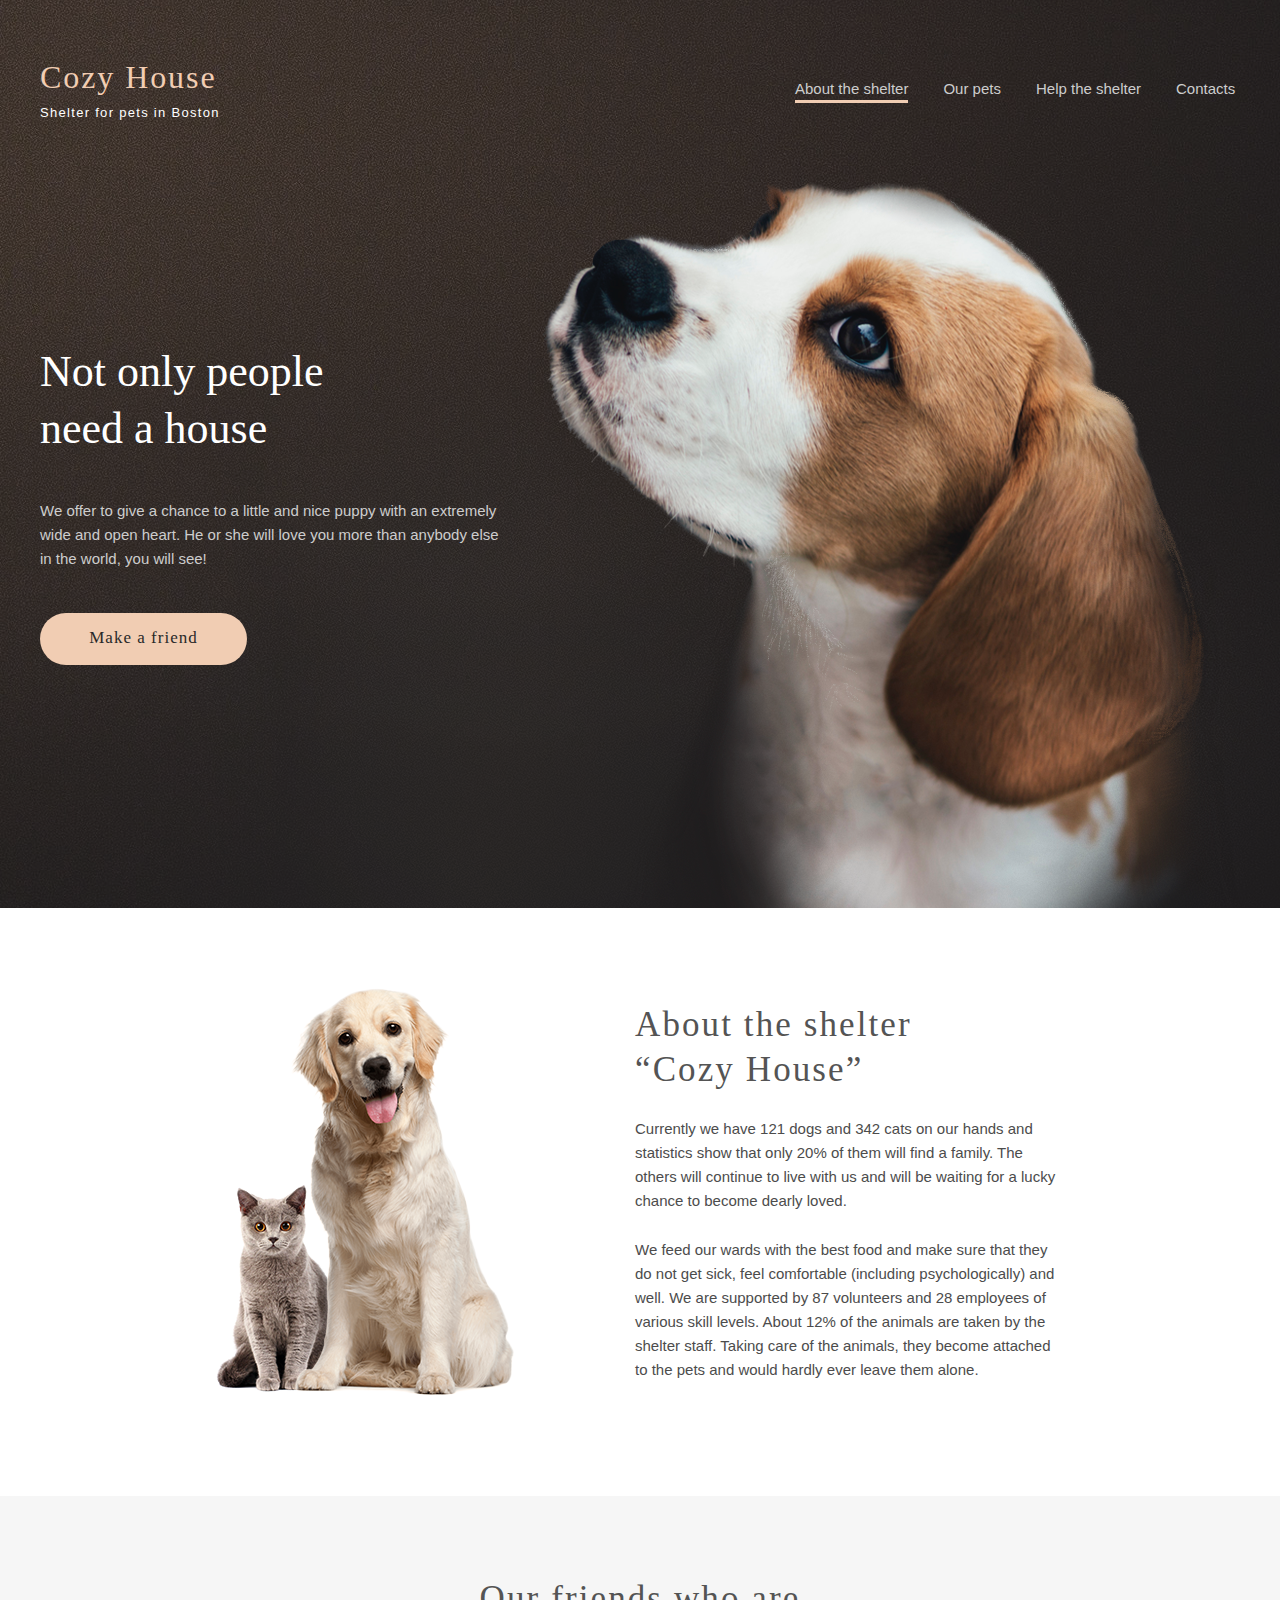
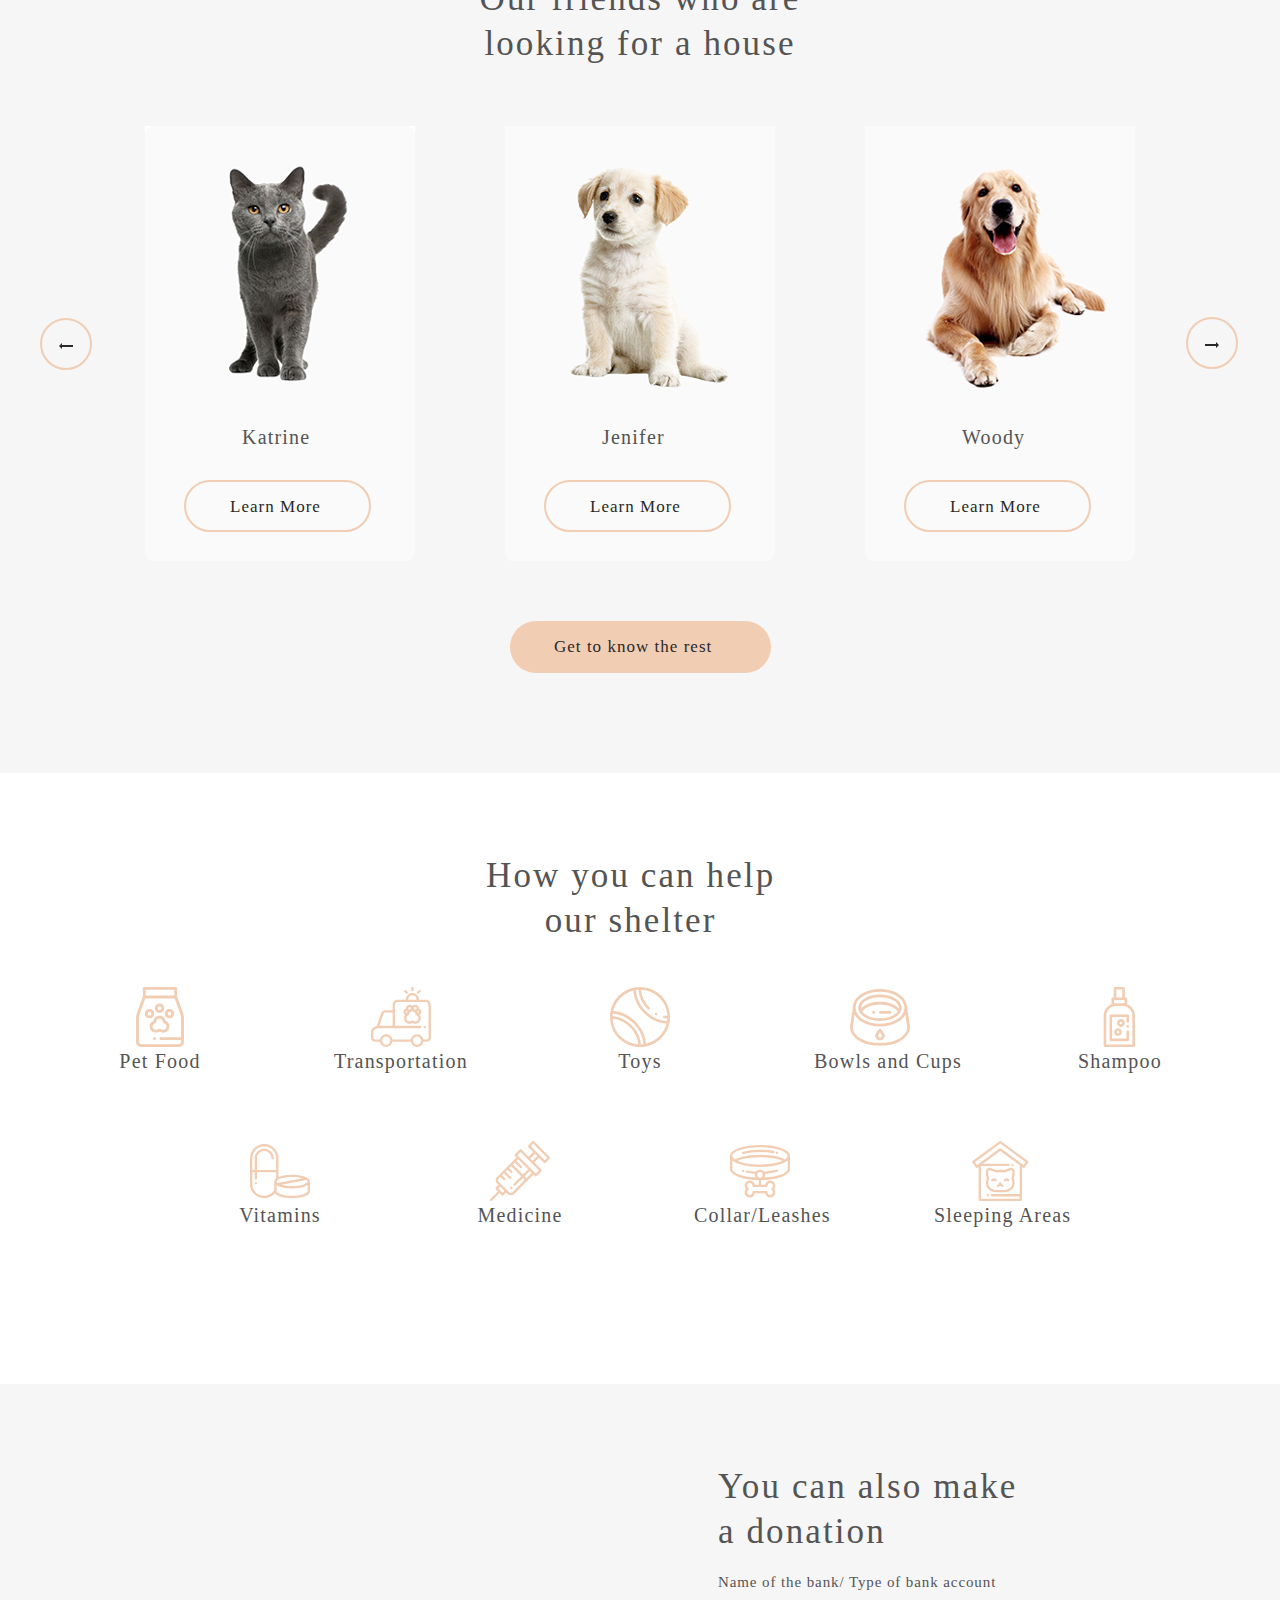
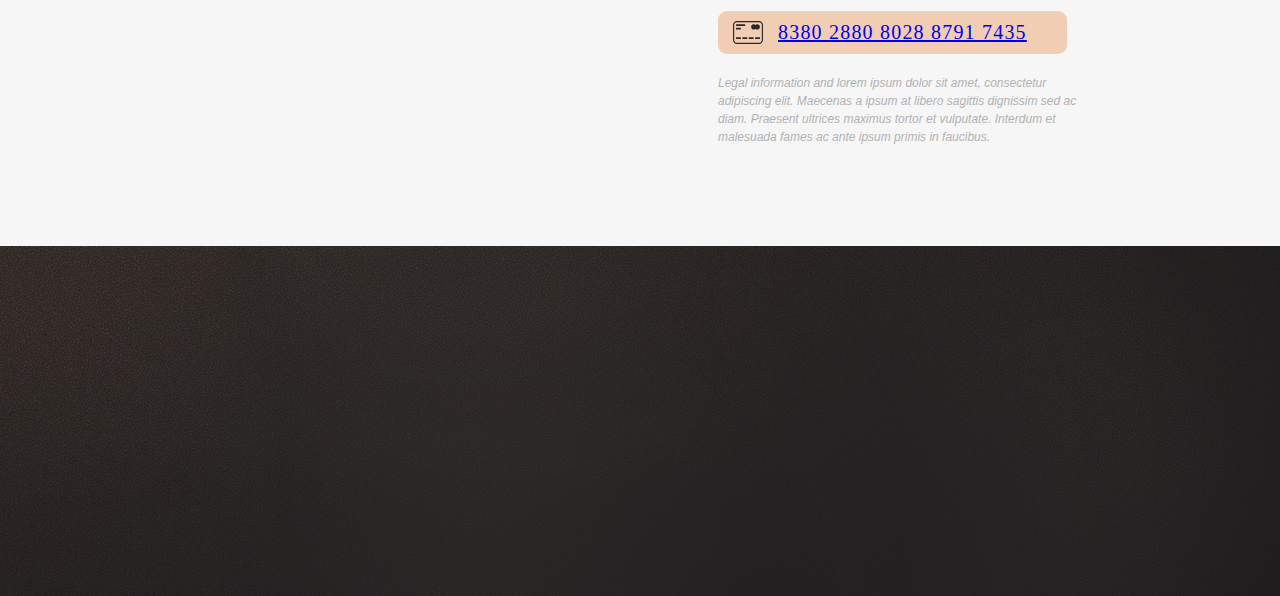
==== Pages/Main/index.html @ 00f5d51f "fix: asset path" ====
<!DOCTYPE html>
<html lang="en">
  <head>
    <meta charset="UTF-8" />
    <meta http-equiv="X-UA-Compatible" content="IE=edge" />
    <meta name="viewport" content="width=device-width, initial-scale=1.0" />
    <link rel="stylesheet" href="../../style/reset.css" />
    <link rel="stylesheet" href="./index.css" />
    <title>Shelter</title>
  </head>
  <body>
    <main>
      <div class="main">
        <header>
          <div class="logo">
            <h1>Cozy House</h1>
            <h4>Shelter for pets in Boston</h4>
          </div>
          <nav class="nav-menu">
            <ul>
              <li><span class="about-nav">About the shelter</span></li>
              <li><span class="about-nav-second">Our pets</span></li>
              <li><span class="about-nav-second">Help the shelter</span></li>
              <li><span class="about-nav-second">Contacts</span></li>
            </ul>
          </nav>
        </header>

        <div class="start-screen">
          <div class="start-screen-content">
            <p class="start-screen-heading">Not only people need a house</p>
            <p class="start-screen-subheading">
              We offer to give a chance to a little and nice puppy with an
              extremely wide and open heart. He or she will love you more than
              anybody else in the world, you will see!
            </p>
            <div class="start-screen-button">
              <p class="">Make a friend</p>
            </div>
          </div>
          <div class="start-screen-puppy"></div>
        </div>

        <div class="about">
          <div class="about-content">
            <div class="about-pets"></div>
            <div class="about-content-text">
              <p class="about-content-head">About the shelter “Cozy House”</p>
              <p class="about-content-firstSubhead">
                Currently we have 121 dogs and 342 cats on our hands and
                statistics show that only 20% of them will find a family. The
                others will continue to live with us and will be waiting for a
                lucky chance to become dearly loved.
              </p>
              <p class="about-content-secondSubhead">
                We feed our wards with the best food and make sure that they do
                not get sick, feel comfortable (including psychologically) and
                well. We are supported by 87 volunteers and 28 employees of
                various skill levels. About 12% of the animals are taken by the
                shelter staff. Taking care of the animals, they become attached
                to the pets and would hardly ever leave them alone.
              </p>
            </div>
          </div>
        </div>

        <div class="pets">
          <div class="pets-content">
            <p class="pets-heading">Our friends who are looking for a house</p>
            <div class="pets-slider">
              <div class="pets-slider-left">
                <img src="../../Assets/svg/left-arrow.svg" alt="left-arrow" />
              </div>
              <div class="pets-cards1">
                <img src="../../Assets/pets-katrine.png" alt="pets-katrine" class="pets-card-img" />
                <p class="pets-name">Katrine</p>
                <div class="pets-button">
                  <p>Learn More</p>
                </div>
              </div>
              <div class="pets-cards2">
                <img src="../../Assets/pets-jenifer.png" alt="pets-jenifer" class="pets-card-img" />
                <p class="pets-name">Jenifer</p>
                <div class="pets-button">
                  <p>Learn More</p>
                </div>
              </div>
              <div class="pets-cards3">
                <img src="../../Assets/pets-woody.png" alt="pets-woody" class="pets-card-img" />
                <p class="pets-name">Woody</p>
                <div class="pets-button">
                  <p>Learn More</p>
                </div>
              </div>
              <div class="pets-slider-right">
                <img src="../../Assets/svg/right-arrow.svg" alt="right-arrow" />
              </div>
            </div>
            <div class="pets-button-primary">
              <p>Get to know the rest</p>
            </div>
          </div>
        </div>
        <section class="help">
          <div class="help-content">
            <p class="help-content-header">How you can help <br> our shelter</p>
            <div class="help-list">
                <div class="help-list-item">
                  <img src="../../Assets/svg/pet-food.svg" alt="pet-food" />
                  <p>Pet Food</p>
                </div>

                <div class="help-list-item">
                  <img
                    src="../../Assets/svg/transportation.svg"
                    alt="transportation"
                  />
                  <p>Transportation</p>
                </div>

                <div class="help-list-item">
                  <img src="../../Assets/svg/toys.svg" alt="toys" />
                  <p>Toys</p>
                </div>

                <div class="help-list-item">
                  <img src="../../Assets/svg/bowls.svg" alt="bowls" />
                  <p>Bowls and Cups</p>
                </div>

                <div class="help-list-item">
                  <img src="../../Assets/svg/shampoo.svg" alt="shampoo" />
                  <p>Shampoo</p>
                </div>

                <div class="help-list-item">
                  <img src="../../Assets/svg/vitamins.svg" alt="vitamins" />
                  <p>Vitamins</p>
                </div>

                <div class="help-list-item">
                  <img src="../../Assets/svg/medicine.svg" alt="medicine" />
                  <p>Medicine</p>
                </div>

                <div class="help-list-item">
                  <img src="../../Assets/svg/collar.svg" alt="collar" />
                  <p>Collar/Leashes</p>
                </div>

                <div class="help-list-item">
                  <img src="../../Assets/svg/sleeping-areas.svg" alt="sleeping-areas" />
                  <p>Sleeping Areas</p>
                </div>

            </div>
          </div>
        </section>

        <section class="donation">
            <div class="donation-content">
              <div class="donation-dog"></div>
                <div class="donation-text">
                   <h3>You can also make a donation</h3>
                   <p class="donation-text-header">Name of the bank/ Type of bank account</p>
                   <p class="donation-text-main">Legal information and lorem ipsum dolor sit amet, consectetur 
                     adipiscing elit. Maecenas a ipsum at libero sagittis dignissim sed ac 
                     diam. Praesent ultrices maximus tortor et vulputate. Interdum et 
                     malesuada fames ac ante ipsum primis in faucibus.</p1>
                    <div class="credit-card">
                      <div id="creditCardcnt">
                        <img src="../../Assets/svg/credit-card.svg" alt="credit-card">
                       <a href="#bank"><p class="credit-card-number"> 8380 2880 8028 8791 7435 </p3></a>
                      </div>
                    </div>
                  </div>
            </div>
          </section>
      </div>
    </main>
  </body>
</html>
---- Pages/Main/index.css ----
:root {
  --color-primary: #f1cdb3;
}

.main {
  background-image: url(../../Assets/main-background.png);
  position: relative;
  width: 1280px;
  height: 3796px;
  margin: auto;
}

.logo h1 {
  font-family: "Georgia";
  font-style: normal;
  font-weight: 400;
  font-size: 32px;
  line-height: 35px;
  display: flex;
  align-items: center;
  letter-spacing: 0.06em;
  color: var(--color-primary);
  padding-bottom: 10px;
}
.logo h4 {
  font-family: "Arial";
  font-style: normal;
  font-weight: 400;
  font-size: 13px;
  line-height: 15px;
  display: flex;
  align-items: center;
  letter-spacing: 0.1em;
  color: #ffffff;
}

.logo:hover {
  cursor: pointer;
}

header {
  width: 1200px;
  display: flex;
  justify-content: space-between;
  padding-top: 60px;
  padding-left: 40px;
  padding-right: 40px;
}

.nav-menu ul li {
  font-family: "Arial";
  font-style: normal;
  font-weight: 400;
  font-size: 15px;
  line-height: 160%;
  color: #cdcdcd;
  padding-right: 35px;
}

.nav-menu ul li :hover {
  cursor: pointer;
}

.about-nav-second:hover {
  border-bottom: 3px solid #f1cdb3;
  padding-bottom: 3px;
  color: white;
}

.nav-menu ul {
  display: flex;
  position: absolute;
  width: 480px;
  height: 26px;
  left: 795px;
  top: 77px;
}
.about {
  position: absolute;
  height: 588px;
  left: 0%;
  right: 0%;
  top: 908px;
  background: #ffffff;
}

.nav-menu {
  display: flex;
}

.about-nav {
  border-bottom: 3px solid #f1cdb3;
  padding-bottom: 3px;
}

.start-screen {
  position: absolute;
  width: 1200px;
  height: 728px;
  left: 40px;
  top: 180px;
}

.start-screen-content {
  position: absolute;
  width: 460px;
  height: 322px;
  left: 0px;
  top: 163px;
}

.start-screen-heading {
  position: absolute;
  width: 310px;
  height: 114px;
  left: calc(50% - 310px / 2 - 75px);
  bottom: 208px;
  font-family: "Georgia";
  font-style: normal;
  font-weight: 400;
  font-size: 44px;
  line-height: 57px;
  display: flex;
  align-items: center;
  color: #ffffff;
}

.start-screen-subheading {
  position: absolute;
  width: 460px;
  height: 72px;
  left: calc(50% - 460px / 2);
  bottom: 94px;
  font-family: "Arial";
  font-style: normal;
  font-weight: 400;
  font-size: 15px;
  line-height: 160%;
  display: flex;
  align-items: center;
  color: #cdcdcd;
}

.start-screen-button {
  display: flex;
  flex-direction: column;
  align-items: center;
  position: absolute;
  width: 207px;
  height: 52px;
  left: calc(50% - 207px / 2 - 126.5px);
  bottom: 0px;
  background: #f1cdb3;
  border-radius: 100px;
}

.start-screen-button:hover {
  cursor: pointer;
  background: #ec9e66;
}

.start-screen-button p {
  position: static;
  left: 21.74%;
  right: 21.74%;
  top: 28.85%;
  bottom: 28.85%;
  font-family: "Georgia";
  font-style: normal;
  font-weight: 400;
  font-size: 17px;
  line-height: 22px;
  letter-spacing: 0.06em;
  color: #292929;
  flex: none;
  order: 0;
  flex-grow: 0;
  margin: 14px 0px;
}
.start-screen-puppy {
  position: absolute;
  width: 698px;
  height: 728px;
  left: calc(50% - 698px / 2 + 251px);
  bottom: 0px;
  background: url(../../Assets/main-dog.png);
}

.about-content {
  position: absolute;
  width: 1200px;
  height: 408px;
  left: calc(50% - 1200px / 2);
  top: calc(50% - 408px / 2 - 10px);
}

.about-pets {
  position: absolute;
  width: 300px;
  height: 408px;
  left: 175px;
  top: 0px;
  background: url(../../Assets/about-pets.png);
}

.about-content-text {
  position: absolute;
  width: 430px;
  height: 380px;
  left: 595px;
  top: 14px;
}

.about-content-head {
  position: absolute;
  width: 370px;
  height: 90px;
  left: 0px;
  top: 0px;
  font-family: "Georgia";
  font-style: normal;
  font-weight: 400;
  font-size: 35px;
  line-height: 45px;
  display: flex;
  align-items: center;
  letter-spacing: 0.06em;
  color: #545454;
}

.about-content-firstSubhead {
  position: absolute;
  width: 430px;
  height: 96px;
  left: 0px;
  top: 115px;
  font-family: "Arial";
  font-style: normal;
  font-weight: 400;
  font-size: 15px;
  line-height: 24px;
  color: #4c4c4c;
}

.about-content-secondSubhead {
  position: absolute;
  width: 430px;
  height: 144px;
  left: 0px;
  top: 236px;
  font-family: "Arial";
  font-style: normal;
  font-weight: 400;
  font-size: 15px;
  line-height: 24px;
  display: flex;
  align-items: center;
  color: #4c4c4c;
}

.pets {
  position: absolute;
  height: 877px;
  left: 0%;
  right: 0%;
  top: 1496px;
  background: #f6f6f6;
}

.pets-content {
  position: absolute;
  width: 1200px;
  height: 697px;
  left: calc(50% - 1200px / 2);
  top: 80px;
}

.pets-heading {
  position: absolute;
  width: 400px;
  height: 90px;
  left: 400px;
  top: 0px;
  font-family: "Georgia";
  font-style: normal;
  font-weight: 400;
  font-size: 35px;
  line-height: 45px;
  display: flex;
  align-items: center;
  text-align: center;
  letter-spacing: 0.06em;
  color: #545454;
}

.pets-slider {
  position: absolute;
  display: flex;
  width: 1200px;
  height: 435px;
  left: 0px;
  top: 150px;
}

.pets-slider-left {
  border: 2px solid #f1cdb3;
  box-sizing: border-box;
  border-radius: 100px;
  display: flex;
  flex-direction: column;
  align-items: center;
  padding: 23px 19px;
  position: absolute;
  width: 52px;
  height: 52px;
  left: 0px;
  top: 192px;
}

.pets-slider-left:hover {
  background-color: #ec9e66;
  cursor: pointer;
}

.pets-cards1 {
  position: relative;
  width: 270px;
  height: 435px;
  left: 105px;
  top: 0px;

  background: #fafafa;
  border-radius: 9px;
}

.pets-cards2 {
  position: absolute;
  width: 270px;
  height: 435px;
  left: 465px;
  top: 0px;

  /* color-light-s */

  background: #fafafa;
  border-radius: 9px;
}

.pets-cards3 {
  position: absolute;
  left: 68.75%;
  right: 8.75%;
  top: 0%;
  bottom: 0%;

  /* color-light-s */

  background: #fafafa;
  border-radius: 9px;
}

.pets-slider-right {
  display: flex;
  flex-direction: column;
  align-items: center;
  padding: 23px 19px;

  position: absolute;
  width: 52px;
  height: 52px;
  left: 1146px;
  top: 191px;

  /* color-primary */

  border: 2px solid #f1cdb3;
  box-sizing: border-box;
  border-radius: 100px;
}

.pets-slider-right:hover {
  background-color: #ec9e66;
  cursor: pointer;
}

.pets-name {
  position: absolute;
  font-family: "Georgia";
  font-style: normal;
  font-weight: 400;
  font-size: 20px;
  line-height: 23px;
  width: 83px;
  height: 23px;
  left: 97px;
  top: 300px;
  /* identical to box height */

  display: flex;
  align-items: center;
  text-align: center;
  letter-spacing: 0.06em;

  /* color-dark-l */

  color: #545454;
}

.pets-button {
  border: 2px solid #f1cdb3;
  box-sizing: border-box;
  border-radius: 100px;
  width: 187px;
  height: 52px;
  position: relative;
  top: 81px;
  left: 39px;
}

.pets-button:hover {
  background-color: #ec9e66;
  cursor: pointer;
}

.pets-button p {
  position: absolute;
  left: 24.06%;
  right: 7.06%;
  top: 28.85%;
  bottom: 1.85%;
  font-family: "Georgia";
  font-style: normal;
  font-weight: 400;
  font-size: 17px;
  line-height: 10%;
  letter-spacing: 0.06em;
  color: #292929;
  flex: none;
  order: 0;
  flex-grow: 0;
  margin: 10px 0px;
}

.pets-button-primary {
  position: absolute;
  width: 261px;
  height: 52px;
  left: 470px;
  top: 645px;

  /* color-primary */

  background: #f1cdb3;
  border-radius: 100px;
}

.pets-button-primary:hover {
  background-color: #ec9e66;
  cursor: pointer;
}

.pets-button-primary p {
  position: absolute;
  left: 44px;
  top: 5px;
  font-family: "Georgia";
  font-style: normal;
  font-weight: 400;
  font-size: 17px;
  line-height: 22px;
  letter-spacing: 0.06em;

  /* color-dark-3xl */

  color: #292929;

  /* Inside auto layout */

  flex: none;
  order: 0;
  align-self: center;
  flex-grow: 0;
  margin: 10px 0px;
}

.pets-card-img:hover {
  cursor: pointer;
  transition: transform .2s;
  transform: scale(1.5);
}

.help {
  position: absolute;
  height: 611px;
  left: 0%;
  right: 0%;
  top: 2373px;
  background: #ffffff;
}

.help-content {
  position: absolute;
  width: 1200px;
  height: 431px;
  left: calc(50% - 1200px / 2);
  top: 80px;
}

.help-content-header {
  position: absolute;
  width: 308px;
  height: 90px;
  left: 446px;
  top: 0px;
  font-family: "Georgia";
  font-style: normal;
  font-weight: 400;
  font-size: 35px;
  line-height: 130%;
  white-space: nowrap;
  display: flex;
  align-items: center;
  text-align: center;
  letter-spacing: 0.06em;
  color: #545454;
}

.help-list {
  display: flex;
  margin-top: 100px;
  flex-wrap: wrap;
  width: 100%;
  align-items: center;
  justify-content: center;
  text-align: center;
}

.help-list-item {
  width: 11%;
  margin: 34px 54px;
}

.help-list-item p {
  font-family: "Georgia";
  font-style: normal;
  font-weight: 400;
  font-size: 20px;
  line-height: 115%;
  letter-spacing: 0.06em;
  color: #545454;
  white-space: nowrap;
}

.donation {
  position: absolute;
  width: 1280px;
  margin: 0 auto;
  height: 462px;
  left: 0%;
  right: 0%;
  top: 2984px;
  background: #f6f6f6;
}

.donation-content {
  position: absolute;
  width: 915px;
  height: 282px;
  left: calc(50% - 915px / 2 + 0.5px);
  top: 80px;
}

.donation-dog {
  position: absolute;
  width: 505px;
  height: 261px;
  left: 0px;
  top: 11px;
  background: url(../../assets/dontation-puppy.png);
}

.donation-text {
  position: absolute;
  width: 380px;
  height: 282px;
  left: 535px;
  top: 0px;
}

.donation-text h3 {
  position: absolute;
  width: 300px;
  height: 90px;
  font-family: "Georgia";
  font-style: normal;
  font-weight: 400;
  font-size: 35px;
  line-height: 130%;
  display: flex;
  align-items: center;
  letter-spacing: 0.06em;
  margin: auto;
  color: #545454;
}

.donation-text-header {
  position: absolute;
  width: 307px;
  height: 17px;
  left: 0px;
  top: 110px;
  white-space: nowrap;
  margin: auto;
  font-family: "Georgia";
  font-style: normal;
  font-weight: 400;
  font-size: 15px;
  line-height: 110%;
  display: flex;
  align-items: center;
  letter-spacing: 0.06em;
  color: #545454;
}

.donation-text-main {
  position: absolute;
  width: 380px;
  height: 72px;
  left: 0px;
  top: 210px;
  font-family: "Arial";
  font-style: italic;
  font-weight: 400;
  font-size: 12px;
  line-height: 18px;
  display: flex;
  align-items: center;
  color: #b2b2b2;
}

.credit-card {
  align-items: center;
  position: absolute;
  width: 349px;
  height: 43px;
  top: 147px;
  margin: 0 auto;
  background: #f1cdb3;
  border-radius: 9px;
}

.credit-card img {
  position: absolute;
  width: 30px;
  height: 23px;
  left: 15px;
  top: 10px;
}

.credit-card-number {
  position: absolute;
  width: 274px;
  height: 23px;
  left: 60px;
  top: 10px;
  white-space: nowrap;
  font-family: "Georgia";
  font-style: normal;
  font-weight: 400;
  font-size: 20px;
  line-height: 115%;
  display: flex;
  align-items: center;
  letter-spacing: 0.06em;
  color: #545454;
}
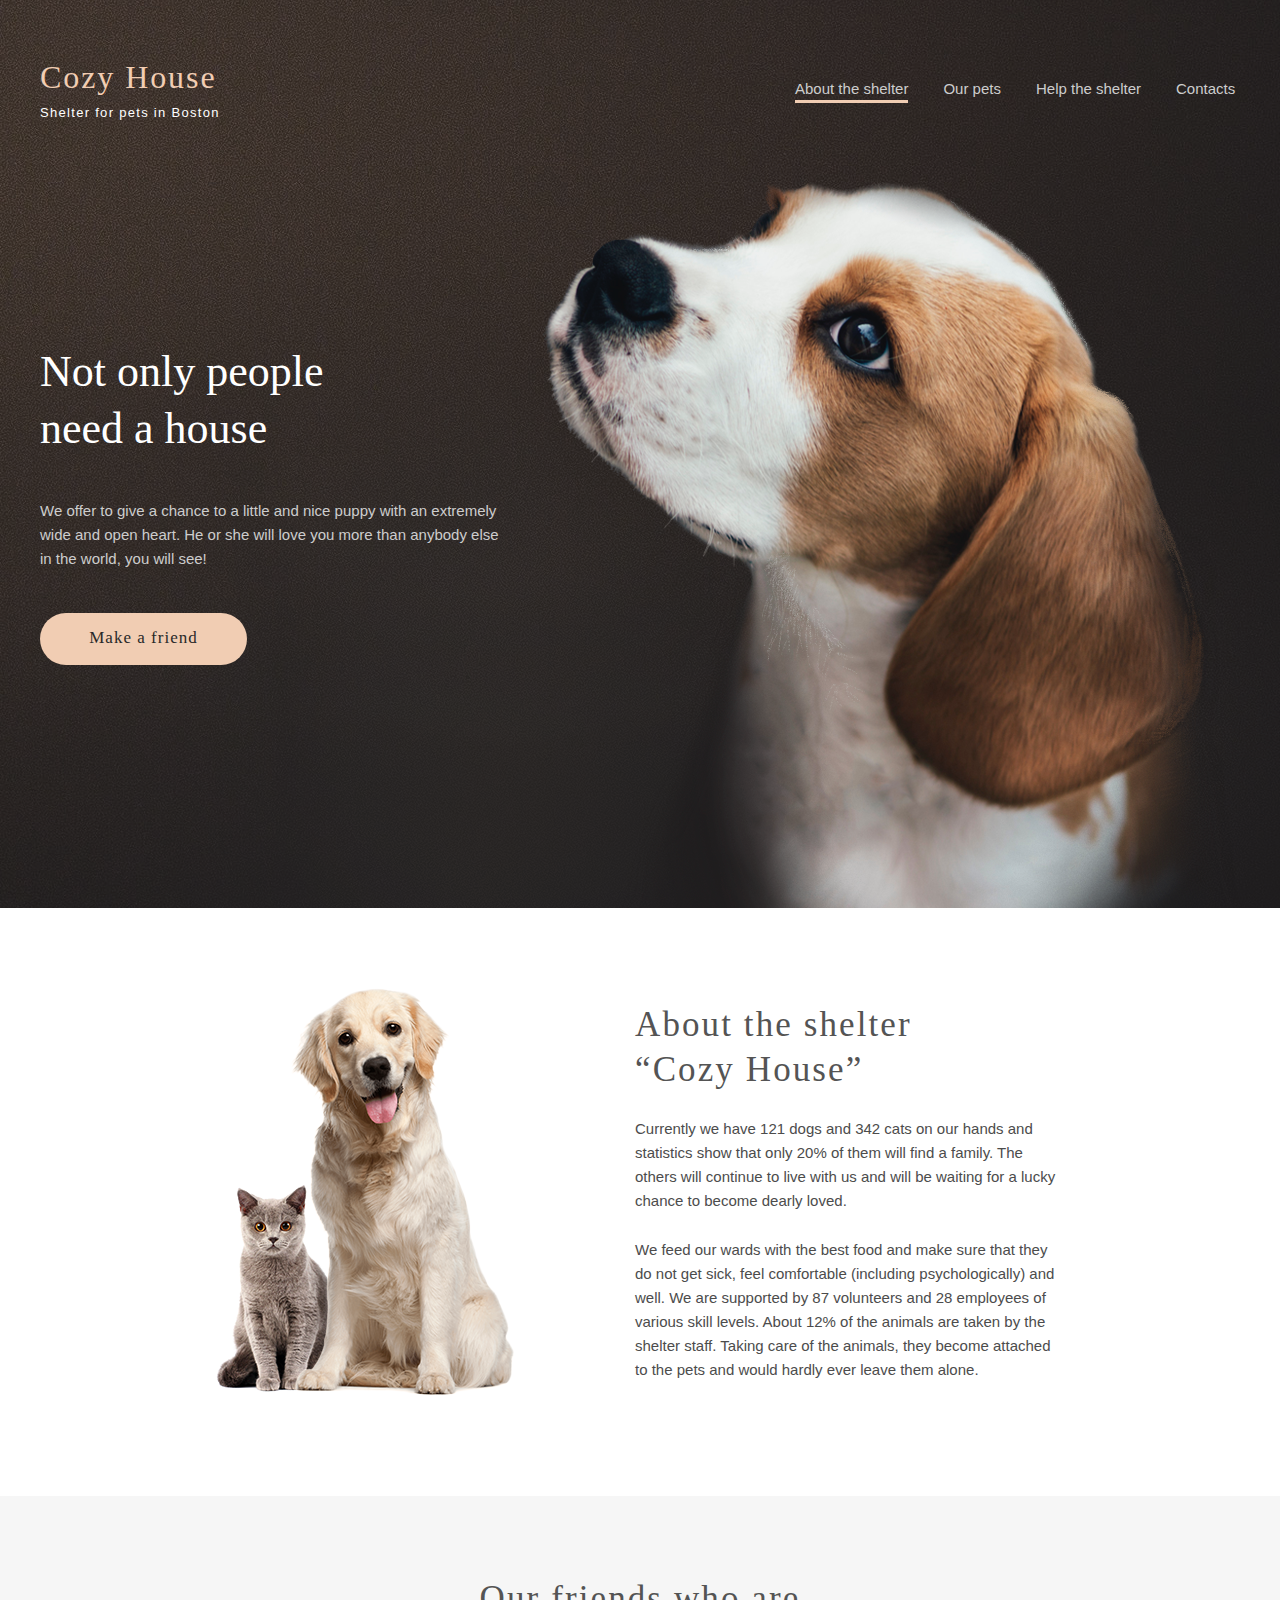
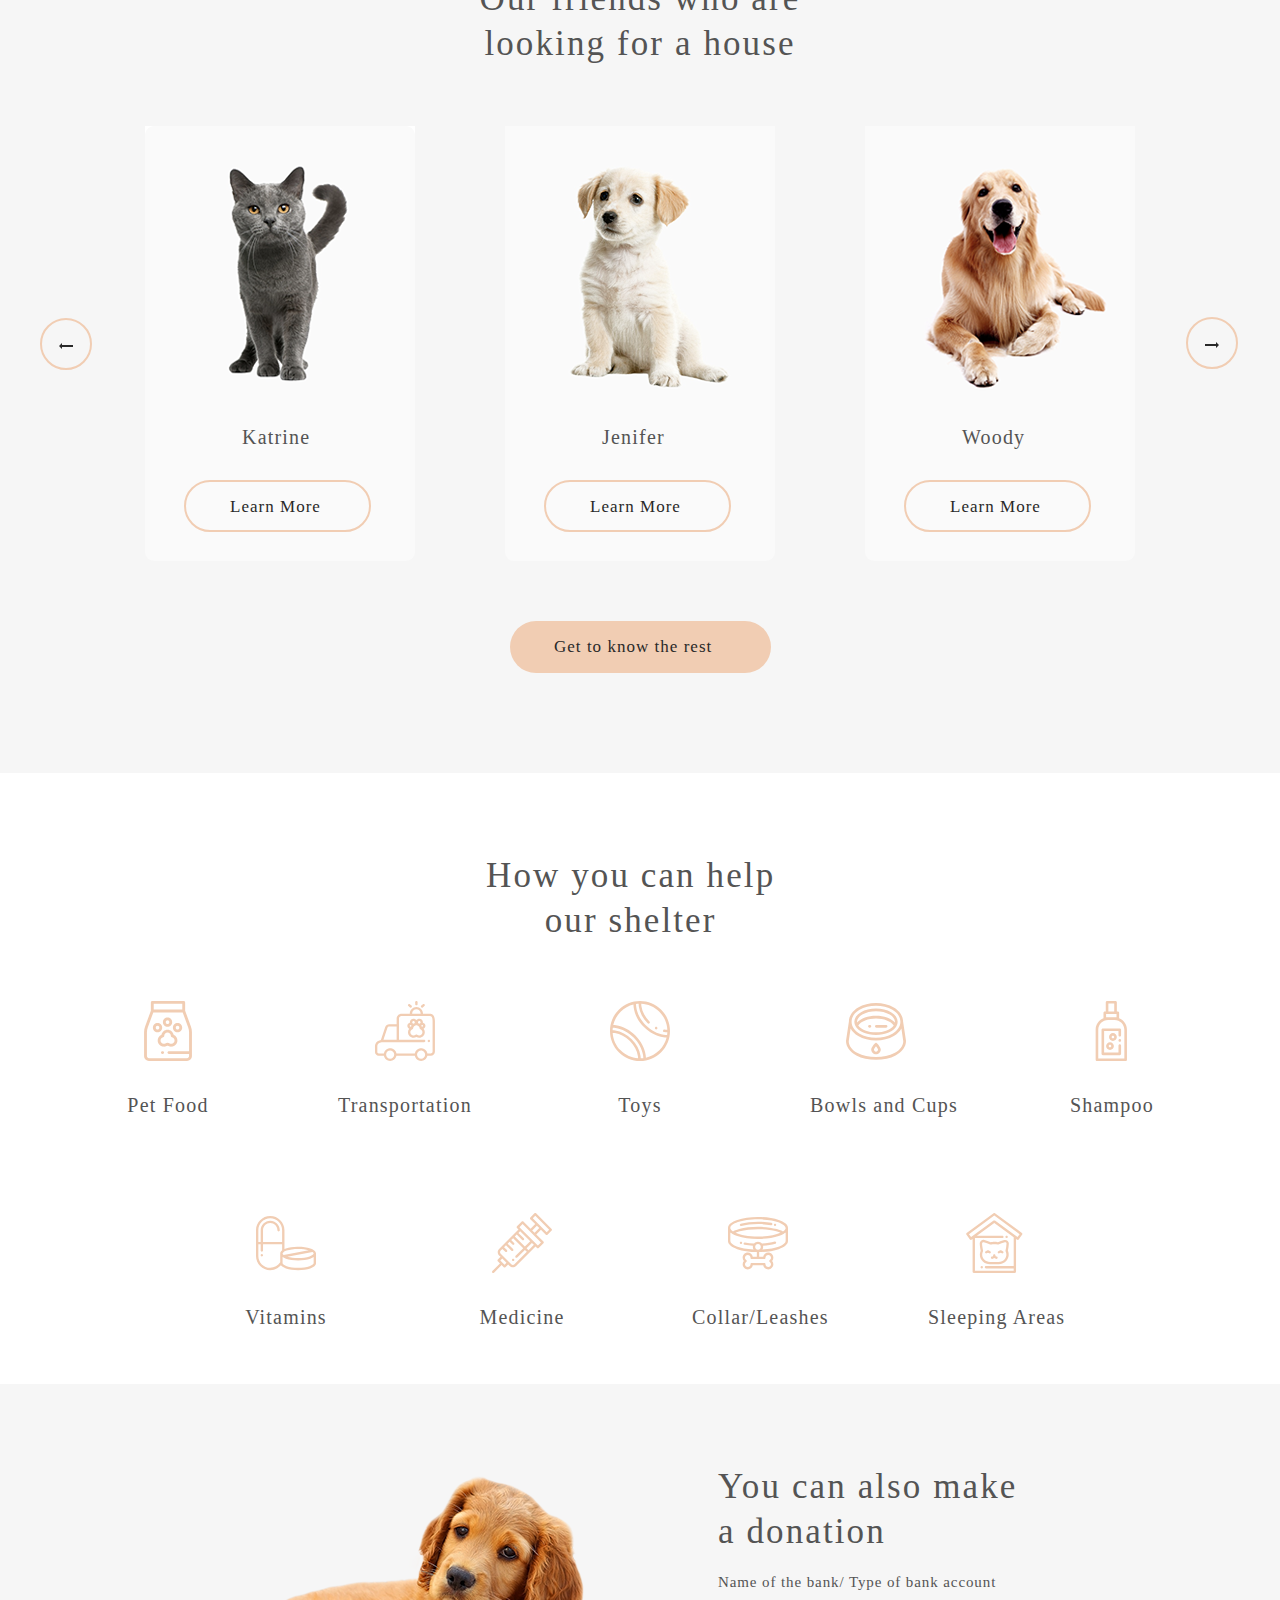
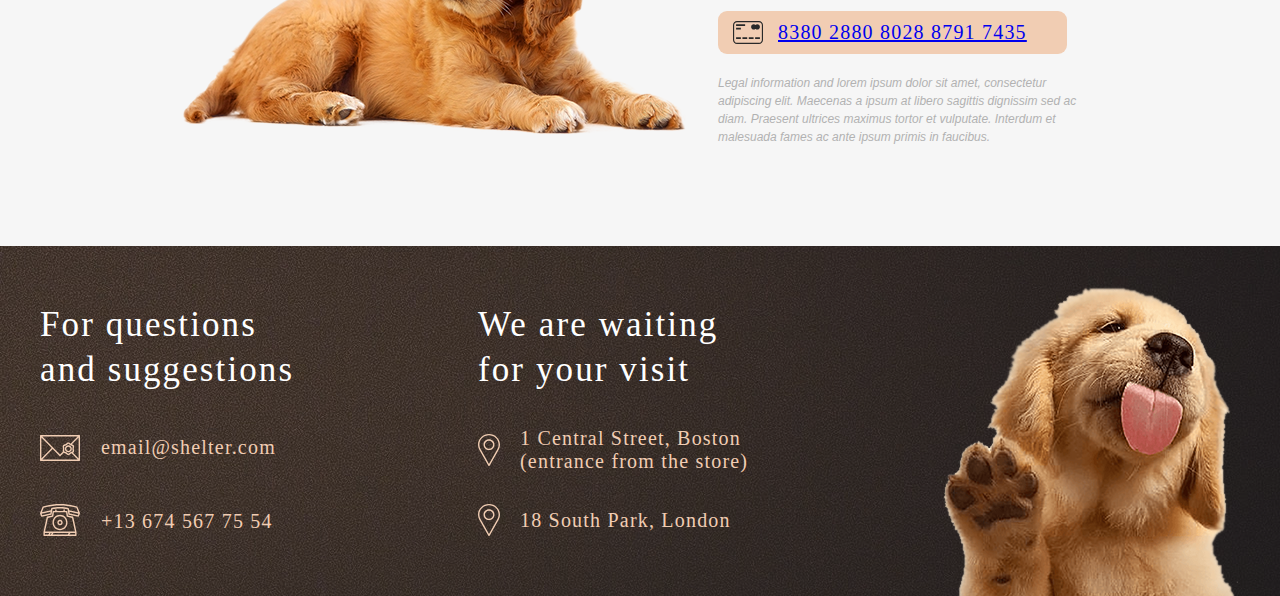
==== commit fe935a80: "feat: footer" ====
--- a/Pages/Main/index.html
+++ b/Pages/Main/index.html
@@ -26,7 +26,7 @@
           </nav>
         </header>
 
-        <div class="start-screen">
+        <section class="start-screen">
           <div class="start-screen-content">
             <p class="start-screen-heading">Not only people need a house</p>
             <p class="start-screen-subheading">
@@ -39,9 +39,9 @@
             </div>
           </div>
           <div class="start-screen-puppy"></div>
-        </div>
-
-        <div class="about">
+        </section>
+
+        <section class="about">
           <div class="about-content">
             <div class="about-pets"></div>
             <div class="about-content-text">
@@ -62,9 +62,9 @@
               </p>
             </div>
           </div>
-        </div>
-
-        <div class="pets">
+        </section>
+
+        <section class="pets">
           <div class="pets-content">
             <p class="pets-heading">Our friends who are looking for a house</p>
             <div class="pets-slider">
@@ -100,7 +100,7 @@
               <p>Get to know the rest</p>
             </div>
           </div>
-        </div>
+        </section>
         <section class="help">
           <div class="help-content">
             <p class="help-content-header">How you can help <br> our shelter</p>
@@ -176,6 +176,42 @@
                   </div>
             </div>
           </section>
+
+          <footer>
+            <div class="footer-content">
+              <div class="footer-cotacts">
+                <p class="heading">
+                  For questions and suggestions
+                </p>
+                <div class="footer-contacts-mail">
+                  <img src="../../Assets/svg/mail.svg" alt="mail">
+                  <p class="mail-text">email@shelter.com</p>
+                </div>
+                <div class="footer-contacts-phone">
+                  <img src="../../Assets/svg/phone.svg" alt="phone">
+                  <p class="phone-text">+13 674 567 75 54</p>
+                </div>
+              </div>
+
+              <div class="footer-locations">
+                <p class="heading">
+                  We are waiting for your visit
+                </p>
+                <div class="footer-locations-pin">
+                  <img src="../../Assets/svg/pin.svg" alt="pin">
+                  <p class="location-text">1 Central Street, Boston (entrance from the store)</p>
+                </div>
+                <div class="footer-locations-pin">
+                  <img src="../../Assets/svg/pin.svg" alt="pin">
+                  <p class="location-text" id="location-text-bottom">18 South Park, London </p>
+                </div>
+              </div>
+
+              <div class="footer-puppy">
+                
+              </div>
+            </div>
+          </footer>
       </div>
     </main>
   </body>
--- a/Pages/Main/index.css
+++ b/Pages/Main/index.css
@@ -485,7 +485,7 @@
 
 .pets-card-img:hover {
   cursor: pointer;
-  transition: transform .2s;
+  transition: transform 0.2s;
   transform: scale(1.5);
 }
 
@@ -537,7 +537,7 @@
 
 .help-list-item {
   width: 11%;
-  margin: 34px 54px;
+  margin: 48px 52px;
 }
 
 .help-list-item p {
@@ -551,6 +551,9 @@
   white-space: nowrap;
 }
 
+.help-list-item img {
+  padding-bottom: 30px;
+}
 .donation {
   position: absolute;
   width: 1280px;
@@ -576,7 +579,7 @@
   height: 261px;
   left: 0px;
   top: 11px;
-  background: url(../../assets/dontation-puppy.png);
+  background: url(../../Assets/dontation-puppy.png);
 }
 
 .donation-text {
@@ -674,3 +677,130 @@
   letter-spacing: 0.06em;
   color: #545454;
 }
+
+footer {
+  position: absolute;
+  height: 350px;
+  left: 0%;
+  right: 0%;
+  top: 3446px;
+  background: url(../../Assets/footer-background.png);
+}
+
+.footer-content {
+  position: absolute;
+  width: 1200px;
+  height: 310px;
+  left: 40px;
+  top: 40px;
+}
+
+.footer-cotacts {
+  position: absolute;
+  width: 278px;
+  height: 234px;
+  left: 0px;
+  top: 16px;
+}
+
+.footer-cotacts .heading {
+  width: 280px;
+  height: 90px;
+  font-family: "Georgia";
+  font-style: normal;
+  font-weight: 400;
+  font-size: 35px;
+  line-height: 45px;
+  letter-spacing: 0.06em;
+  color: #ffffff;
+  padding-bottom: 40px;
+}
+
+.footer-contacts-mail .mail-text {
+  width: 191px;
+  height: 23px;
+  font-family: "Georgia";
+  font-style: normal;
+  font-weight: 400;
+  font-size: 20px;
+  line-height: 23px;
+  letter-spacing: 0.06em;
+  color: #f1cdb3;
+  padding-left: 21px;
+  padding-top: 4px;
+}
+
+.footer-contacts-mail {
+  display: flex;
+  padding-bottom: 40px;
+}
+
+.footer-contacts-phone .phone-text {
+  width: 182px;
+  height: 23px;
+  padding-left: 21px;
+  padding-top: 6px;
+  font-family: "Georgia";
+  font-style: normal;
+  font-weight: 400;
+  font-size: 20px;
+  line-height: 23px;
+  letter-spacing: 0.06em;
+  color: #f1cdb3;
+}
+
+.footer-contacts-phone {
+  display: flex;
+}
+
+.footer-locations {
+  position: absolute;
+  width: 302px;
+  height: 234px;
+  left: 438px;
+  top: 16px;
+}
+
+.footer-locations .heading {
+  width: 270px;
+  height: 90px;
+  font-family: "Georgia";
+  font-style: normal;
+  font-weight: 400;
+  font-size: 35px;
+  line-height: 45px;
+  letter-spacing: 0.06em;
+  color: #ffffff;
+  margin-bottom: 35px;
+}
+
+.footer-locations .location-text {
+  width: 260px;
+  height: 46px;
+  font-family: "Georgia";
+  font-style: normal;
+  font-weight: 400;
+  font-size: 20px;
+  line-height: 23px;
+  letter-spacing: 0.06em;
+  color: #f1cdb3;
+  margin-left: 20px;
+}
+
+.footer-locations-pin {
+  display: flex;
+  margin-bottom: 24px;
+}
+
+#location-text-bottom {
+  line-height: 47px;
+}
+
+.footer-puppy {
+  position: absolute;
+  width: 300px;
+  height: 310px;
+  left: calc(50% - 300px / 2 + 450px);
+  top: 0px;
+  background: url(../../Assets/footer-puppy.png);
+}
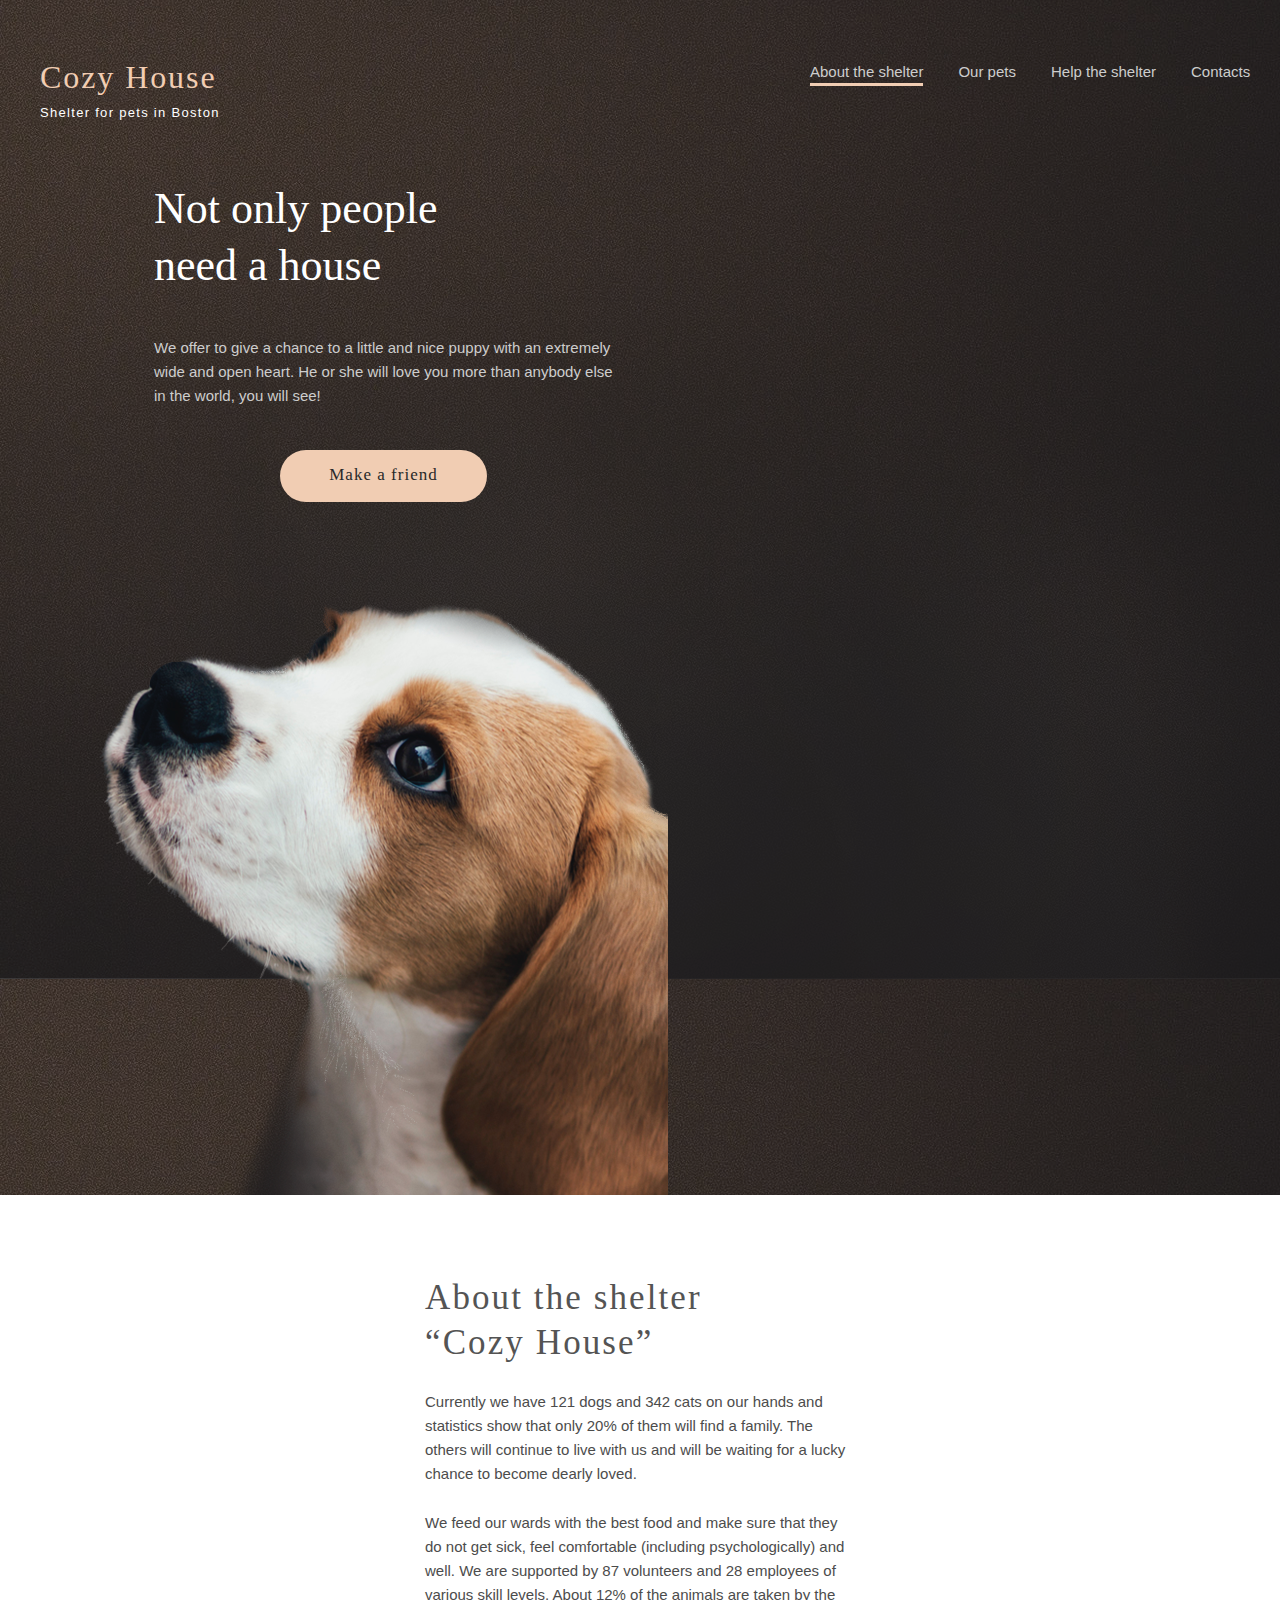
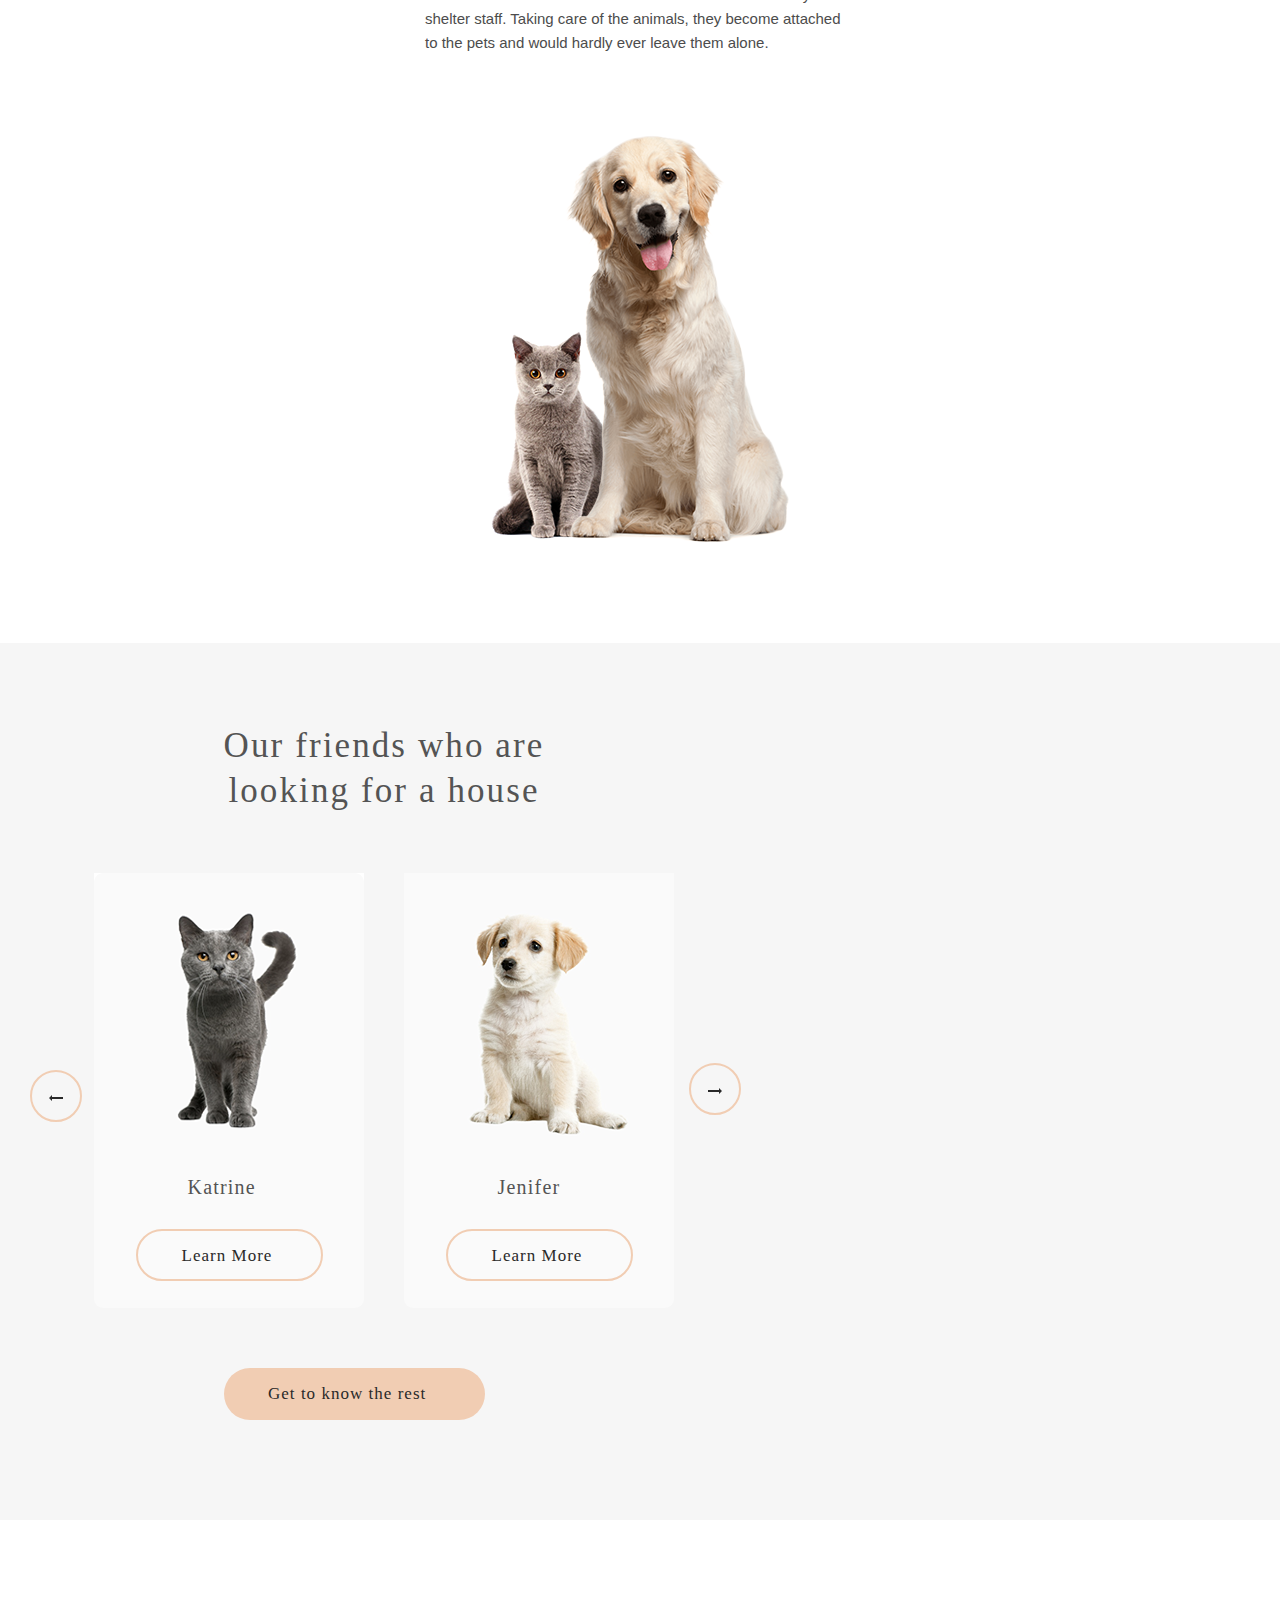
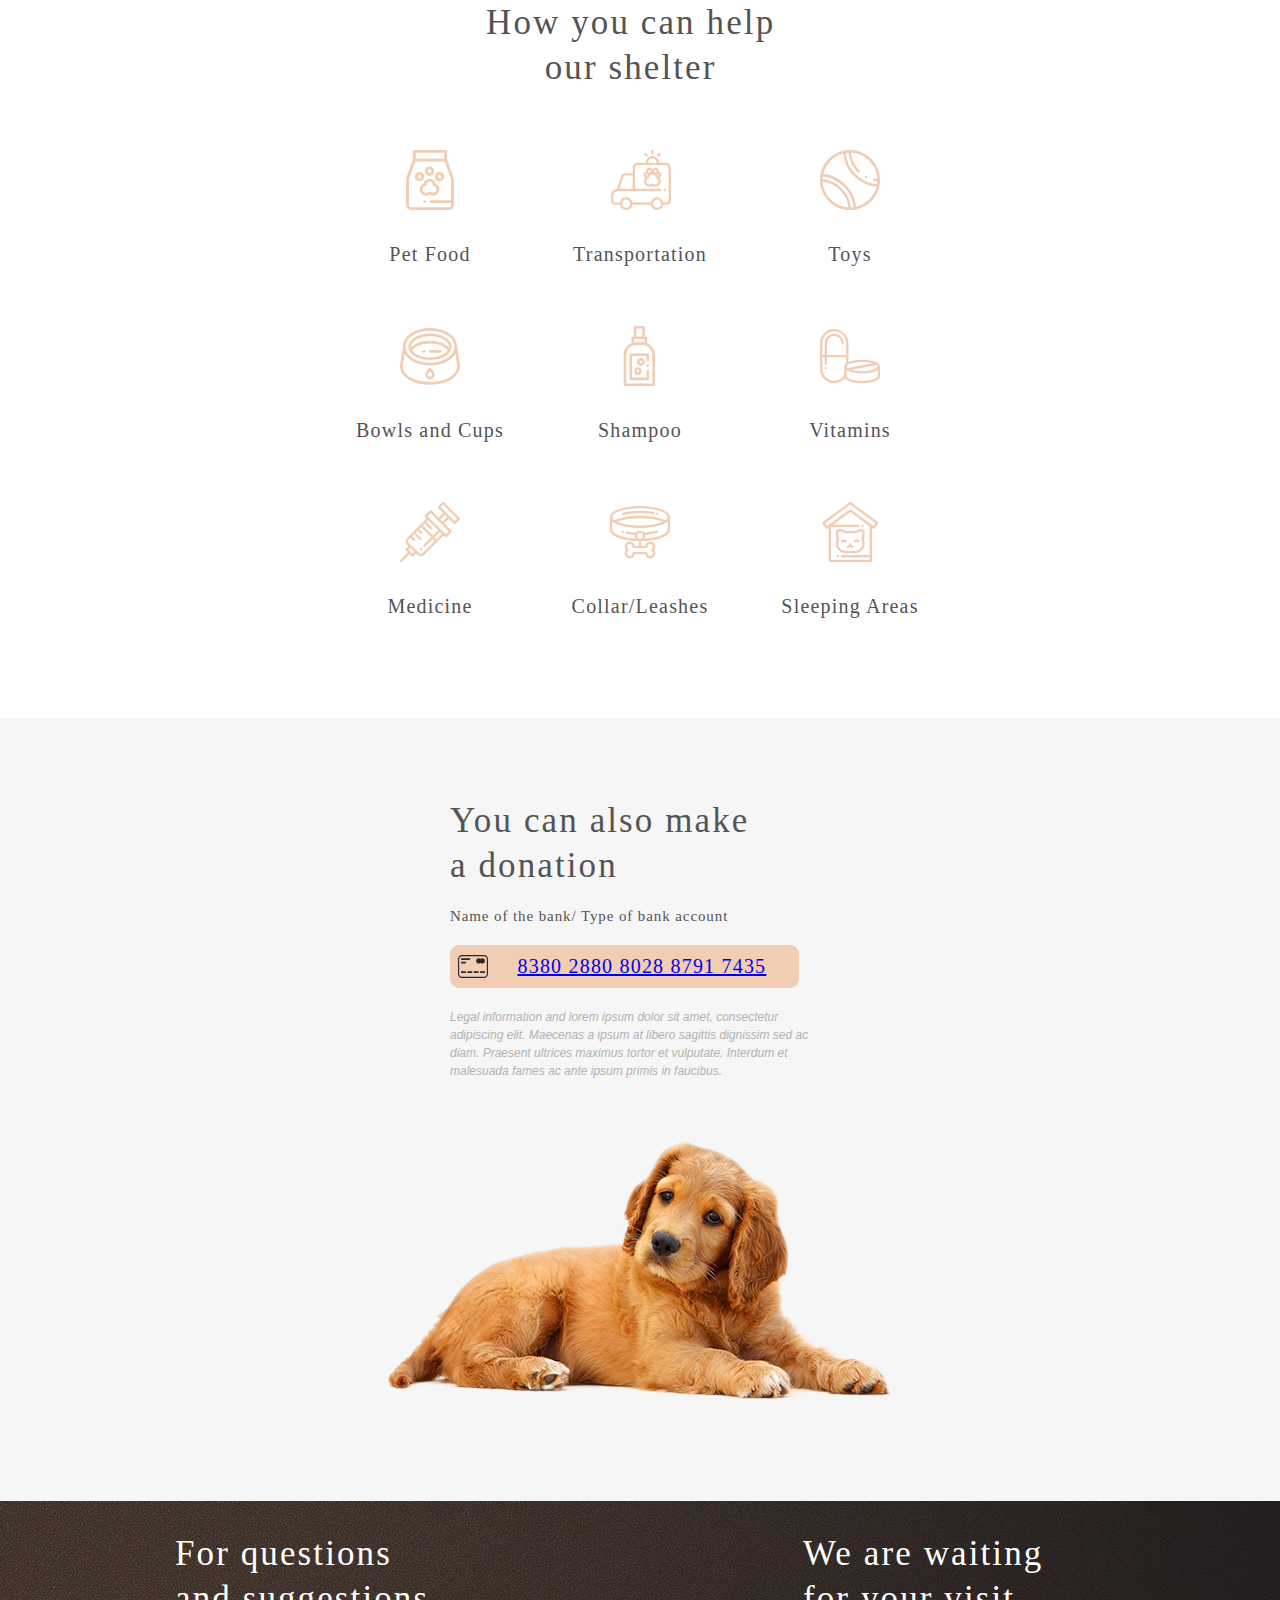
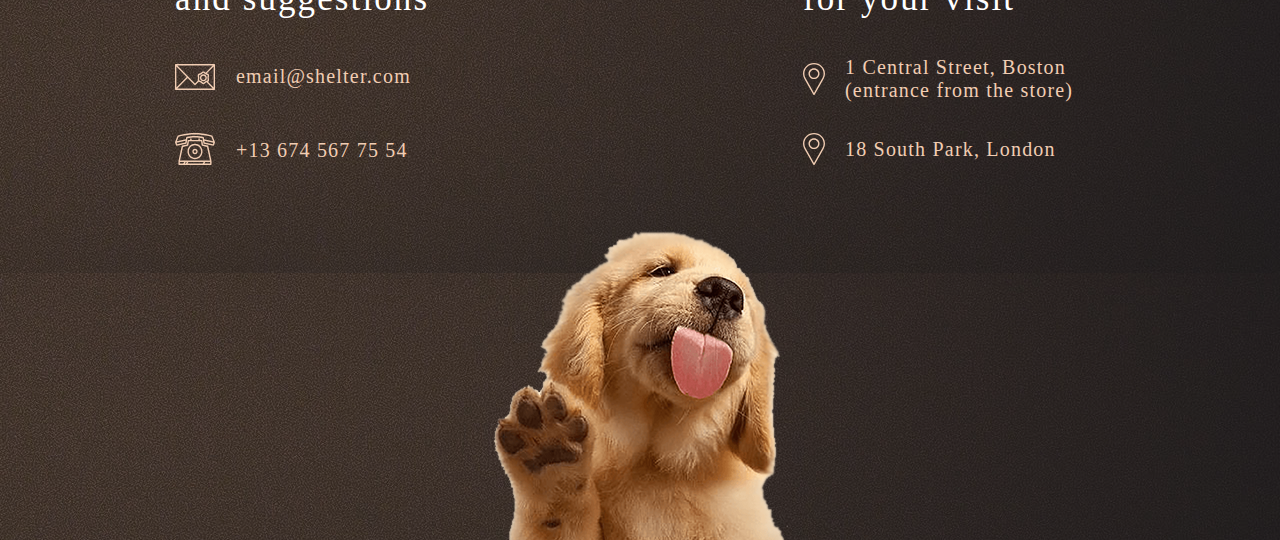
==== commit 8f5979dc: "feat: responsive 768" ====
--- a/Pages/Main/index.html
+++ b/Pages/Main/index.html
@@ -12,16 +12,18 @@
     <main>
       <div class="main">
         <header>
-          <div class="logo">
-            <h1>Cozy House</h1>
-            <h4>Shelter for pets in Boston</h4>
-          </div>
+          <a href="../Main/index.html">
+            <div class="logo">
+              <h1>Cozy House</h1>
+              <h4>Shelter for pets in Boston</h4>
+            </div>
+          </a>
           <nav class="nav-menu">
             <ul>
-              <li><span class="about-nav">About the shelter</span></li>
-              <li><span class="about-nav-second">Our pets</span></li>
-              <li><span class="about-nav-second">Help the shelter</span></li>
-              <li><span class="about-nav-second">Contacts</span></li>
+              <li> <a href="../Main/index.html"><span class="about-nav">About the shelter</span></a></li>
+              <li><a href="../pets/index.html"><span class="about-nav-second">Our pets</span></a></li>
+              <li><a href="#help"><span class="about-nav-second">Help the shelter</span></a></li>
+              <li><a href="#contact"><span class="about-nav-second">Contacts</span></a></li>
             </ul>
           </nav>
         </header>
@@ -34,9 +36,9 @@
               extremely wide and open heart. He or she will love you more than
               anybody else in the world, you will see!
             </p>
-            <div class="start-screen-button">
+            <a class="start-screen-button" href="#pets">
               <p class="">Make a friend</p>
-            </div>
+            </a>
           </div>
           <div class="start-screen-puppy"></div>
         </section>
@@ -62,9 +64,31 @@
               </p>
             </div>
           </div>
-        </section>
-
-        <section class="pets">
+
+          <div class="about-content2">
+            <div class="about-content-text">
+              <p class="about-content-head">About the shelter “Cozy House”</p>
+              <p class="about-content-firstSubhead">
+                Currently we have 121 dogs and 342 cats on our hands and
+                statistics show that only 20% of them will find a family. The
+                others will continue to live with us and will be waiting for a
+                lucky chance to become dearly loved.
+              </p>
+              <p class="about-content-secondSubhead">
+                We feed our wards with the best food and make sure that they do
+                not get sick, feel comfortable (including psychologically) and
+                well. We are supported by 87 volunteers and 28 employees of
+                various skill levels. About 12% of the animals are taken by the
+                shelter staff. Taking care of the animals, they become attached
+                to the pets and would hardly ever leave them alone.
+              </p>
+            </div>
+            <div class="about-pets"></div>
+          </div>
+
+        </section>
+
+        <section class="pets" id="pets">
           <div class="pets-content">
             <p class="pets-heading">Our friends who are looking for a house</p>
             <div class="pets-slider">
@@ -96,12 +120,12 @@
                 <img src="../../Assets/svg/right-arrow.svg" alt="right-arrow" />
               </div>
             </div>
-            <div class="pets-button-primary">
+            <a class="pets-button-primary" href="../pets/index.html">
               <p>Get to know the rest</p>
-            </div>
-          </div>
-        </section>
-        <section class="help">
+            </a>
+          </div>
+        </section>
+        <section class="help" id="help">
           <div class="help-content">
             <p class="help-content-header">How you can help <br> our shelter</p>
             <div class="help-list">
@@ -175,40 +199,72 @@
                     </div>
                   </div>
             </div>
+
+            <div class="donation-content2">
+                <div class="donation-text">
+                   <h3>You can also make a donation</h3>
+                   <p class="donation-text-header">Name of the bank/ Type of bank account</p>
+                   <div class="credit-card">
+                    <div id="creditCardcnt">
+                      <img src="../../Assets/svg/credit-card.svg" alt="credit-card">
+                     <a href="#bank"><p class="credit-card-number"> 8380 2880 8028 8791 7435 </p3></a>
+                    </div>
+                  </div>
+                   <p class="donation-text-main">Legal information and lorem ipsum dolor sit amet, consectetur 
+                     adipiscing elit. Maecenas a ipsum at libero sagittis dignissim sed ac 
+                     diam. Praesent ultrices maximus tortor et vulputate. Interdum et 
+                     malesuada fames ac ante ipsum primis in faucibus.</p>
+                    
+                  </div>
+                  <div class="donation-dog"></div>
+            </div>
           </section>
 
           <footer>
-            <div class="footer-content">
-              <div class="footer-cotacts">
-                <p class="heading">
-                  For questions and suggestions
-                </p>
-                <div class="footer-contacts-mail">
-                  <img src="../../Assets/svg/mail.svg" alt="mail">
-                  <p class="mail-text">email@shelter.com</p>
-                </div>
-                <div class="footer-contacts-phone">
-                  <img src="../../Assets/svg/phone.svg" alt="phone">
-                  <p class="phone-text">+13 674 567 75 54</p>
-                </div>
-              </div>
-
-              <div class="footer-locations">
-                <p class="heading">
-                  We are waiting for your visit
-                </p>
-                <div class="footer-locations-pin">
-                  <img src="../../Assets/svg/pin.svg" alt="pin">
-                  <p class="location-text">1 Central Street, Boston (entrance from the store)</p>
-                </div>
-                <div class="footer-locations-pin">
-                  <img src="../../Assets/svg/pin.svg" alt="pin">
-                  <p class="location-text" id="location-text-bottom">18 South Park, London </p>
-                </div>
-              </div>
+            <div class="footer-content" id="contact">
+              <div class="footer-mobile">
+                <div class="footer-cotacts">
+                  <p class="heading">
+                    For questions and suggestions
+                  </p>
+                  <div class="footer-contacts-mail">
+                    <a href="mailto:email@shelter.com" id="footer-links">
+                      <img src="../../Assets/svg/mail.svg" alt="mail">
+                      <p class="mail-text">email@shelter.com</p>
+                    </a>
+                   
+                  </div>
+                  <div class="footer-contacts-phone">
+                    <a href="tel:+136745677554" id="footer-links">
+                      <img src="../../Assets/svg/phone.svg" alt="phone">
+                      <p class="phone-text">+13 674 567 75 54</p>
+                    </a>
+                    
+                  </div>
+                </div>
+  
+                <div class="footer-locations">
+                  <p class="heading">
+                    We are waiting for your visit
+                  </p>
+                  <div class="footer-locations-pin">
+                    <a href="https://goo.gl/maps/tnH14oCpLKEokHBg7" target="_blank" id="footer-links">
+                      <img src="../../Assets/svg/pin.svg" alt="pin">
+                      <p class="location-text">1 Central Street, Boston (entrance from the store)</p>
+                    </a>
+                    
+                  </div>
+                  <div class="footer-locations-pin">
+                    <a href="https://goo.gl/maps/tnH14oCpLKEokHBg7" target="_blank" id="footer-links">
+                      <img src="../../Assets/svg/pin.svg" alt="pin">
+                      <p class="location-text" id="location-text-bottom">18 South Park, London </p>
+                    </a>
+                  </div>
+                </div>
+              </div>
+             
 
               <div class="footer-puppy">
-                
               </div>
             </div>
           </footer>
--- a/Pages/Main/index.css
+++ b/Pages/Main/index.css
@@ -47,6 +47,11 @@
   padding-right: 40px;
 }
 
+header a {
+  text-decoration: none;
+  color: inherit;
+}
+
 .nav-menu ul li {
   font-family: "Arial";
   font-style: normal;
@@ -55,6 +60,12 @@
   line-height: 160%;
   color: #cdcdcd;
   padding-right: 35px;
+  text-decoration: none;
+}
+
+.nav-menu ul li a {
+  text-decoration: none;
+  color: inherit;
 }
 
 .nav-menu ul li :hover {
@@ -82,10 +93,6 @@
   right: 0%;
   top: 908px;
   background: #ffffff;
-}
-
-.nav-menu {
-  display: flex;
 }
 
 .about-nav {
@@ -152,6 +159,8 @@
   bottom: 0px;
   background: #f1cdb3;
   border-radius: 100px;
+  text-decoration: none;
+  color: inherit;
 }
 
 .start-screen-button:hover {
@@ -275,6 +284,10 @@
   top: 80px;
 }
 
+.donation-content2 {
+  display: none;
+}
+
 .pets-heading {
   position: absolute;
   width: 400px;
@@ -370,9 +383,6 @@
   height: 52px;
   left: 1146px;
   top: 191px;
-
-  /* color-primary */
-
   border: 2px solid #f1cdb3;
   box-sizing: border-box;
   border-radius: 100px;
@@ -394,15 +404,10 @@
   height: 23px;
   left: 97px;
   top: 300px;
-  /* identical to box height */
-
   display: flex;
   align-items: center;
   text-align: center;
   letter-spacing: 0.06em;
-
-  /* color-dark-l */
-
   color: #545454;
 }
 
@@ -447,11 +452,13 @@
   height: 52px;
   left: 470px;
   top: 645px;
-
-  /* color-primary */
-
   background: #f1cdb3;
   border-radius: 100px;
+  text-decoration: none;
+}
+
+.about-content2 {
+  display: none;
 }
 
 .pets-button-primary:hover {
@@ -804,3 +811,506 @@
   top: 0px;
   background: url(../../Assets/footer-puppy.png);
 }
+
+#footer-links {
+  display: flex;
+  text-decoration: none;
+}
+
+@media screen and (max-width: 1280px) {
+  header {
+    width: 100%;
+    position: relative;
+  }
+
+  .main {
+    width: 100%;
+    height: auto;
+  }
+
+  .nav-menu ul {
+    display: flex;
+    position: inherit;
+  }
+
+  .nav-menu {
+    margin-right: 30px;
+  }
+
+  .start-screen {
+    width: 100%;
+    left: 99px;
+    position: static;
+    margin-left: 99px;
+    margin-top: 60px;
+    height: auto;
+  }
+
+  .start-screen-puppy {
+    position: static;
+    width: 569px;
+    height: 593px;
+    margin-top: 100px;
+  }
+
+  .start-screen-content {
+    position: static;
+    margin-left: 55px;
+  }
+
+  .start-screen-heading {
+    position: static;
+    margin-bottom: 42px;
+  }
+
+  .start-screen-subheading {
+    position: static;
+  }
+  .start-screen-button {
+    position: static;
+    margin-left: 126px;
+    margin-top: 42px;
+  }
+
+  .about {
+    position: static;
+    height: auto;
+  }
+
+  .about-content {
+    position: static;
+    display: none;
+  }
+
+  .about-pets {
+    position: static;
+    margin: auto;
+    margin-top: 80px;
+  }
+
+  .about-content-text {
+    position: static;
+    margin: auto;
+  }
+
+  .about-content-head {
+    position: static;
+    margin-bottom: 25px;
+  }
+
+  .about-content-firstSubhead {
+    position: static;
+    margin-bottom: 25px;
+  }
+
+  .about-content-secondSubhead {
+    position: static;
+  }
+
+  .pets {
+    position: static;
+  }
+
+  .about-content2 {
+    display: block;
+    background: #ffffff;
+    width: 100%;
+    padding-top: 80px;
+    padding-bottom: 100px;
+  }
+
+  .pets-content {
+    position: relative;
+    padding-top: 80px;
+    padding-left: 30px;
+    top: 0;
+    left: 0;
+  }
+
+  .pets-heading {
+    margin-left: 154px;
+    margin-bottom: 60px;
+    position: static;
+  }
+
+  .pets-slider {
+    position: static;
+    width: 100%;
+  }
+
+  .pets-button-primary {
+    left: 0;
+    top: auto;
+    margin-left: 224px;
+    margin-top: 60px;
+  }
+
+  .pets-slider-left {
+    top: 55%;
+    margin-left: 30px;
+  }
+
+  .pets-cards2 {
+    position: static;
+  }
+
+  .pets-cards3 {
+    position: static;
+    display: none;
+  }
+
+  .pets-name {
+    position: static;
+    margin: auto;
+    margin-top: 30px;
+  }
+
+  .pets-slider-right {
+    top: 54.1%;
+    left: 56%;
+  }
+
+  .help {
+    position: static;
+    height: auto;
+  }
+
+  .pets-cards1 {
+    position: static;
+    margin-right: 40px;
+    margin-left: 64px;
+  }
+
+  .pets-button {
+    margin-top: 30px;
+    margin-left: 41.5px;
+    margin-bottom: 30px;
+    position: relative;
+    top: 0;
+    left: 0;
+    bottom: 0;
+    right: 0;
+  }
+
+  .donation {
+    position: static;
+    height: auto;
+    width: 100%;
+  }
+
+  footer {
+    position: static;
+    height: auto;
+  }
+
+  .help-content {
+    position: static;
+    height: auto;
+    width: 100%;
+    padding-bottom: 100px;
+  }
+
+  .help-content-header {
+    padding-top: 80px;
+    position: static;
+    margin: auto;
+  }
+
+  .help-list {
+    width: 630px;
+    margin: auto;
+    justify-content: space-around;
+  }
+
+  .help-list-item {
+    width: 170px;
+    margin: 0;
+    margin-top: 60px;
+  }
+
+  .donation-content {
+    display: none;
+  }
+  .donation-content2 {
+    display: block;
+    padding-bottom: 100px;
+  }
+
+  .donation-dog {
+    position: static;
+    margin: auto;
+  }
+
+  .donation-text {
+    position: static;
+    padding-top: 80px;
+    margin: auto;
+    margin-bottom: 60px;
+  }
+
+  .donation-text h3 {
+    position: static;
+    margin: 0;
+    margin-bottom: 20px;
+  }
+
+  .donation-text-header {
+    position: static;
+    margin: 0;
+    margin-bottom: 20px;
+  }
+
+  .donation-text-main {
+    position: static;
+  }
+
+  .credit-card {
+    position: static;
+    margin: 0;
+    margin-bottom: 20px;
+  }
+
+  .credit-card img {
+    position: static;
+  }
+
+  .credit-card-number {
+    position: static;
+  }
+
+  #creditCardcnt {
+    display: flex;
+    justify-content: space-around;
+    padding-top: 10px;
+  }
+
+  .footer-content {
+    position: static;
+    height: auto;
+    padding-top: 30px;
+    width: 100%;
+  }
+
+  .footer-cotacts {
+    position: static;
+  }
+
+  .footer-locations {
+    position: static;
+  }
+
+  .footer-puppy {
+    position: static;
+    margin: auto;
+  }
+
+  .footer-mobile {
+    display: flex;
+    justify-content: space-around;
+    margin-bottom: 65px;
+  }
+}
+
+@media screen and (max-width: 768px) {
+  .nav-menu {
+    display: none;
+  }
+
+  header {
+    padding: 0;
+    padding-top: 30px;
+    padding-left: 10px;
+  }
+
+  .start-screen {
+    margin: 0;
+    margin-top: 60px;
+  }
+
+  .start-screen-content {
+    margin: 0;
+    width: 100%;
+    margin-bottom: 105px;
+  }
+
+  .start-screen-heading {
+    width: 200px;
+    height: 64px;
+    font-weight: 400;
+    font-size: 25px;
+    line-height: 130%;
+    letter-spacing: 0.06em;
+    margin: auto;
+    margin-bottom: 42px;
+  }
+
+  .start-screen-subheading {
+    width: 291px;
+    height: 96px;
+    font-family: "Arial";
+    font-style: normal;
+    font-weight: 400;
+    font-size: 15px;
+    line-height: 160%;
+    color: #cdcdcd;
+    margin: auto;
+    margin-bottom: 42px;
+  }
+
+  .start-screen-button {
+    margin: auto;
+  }
+
+  .start-screen-puppy {
+    width: 260px;
+    background-size: cover;
+    height: 272px;
+    margin: 0;
+    margin-left: 50px;
+  }
+
+  .about-content-head {
+    width: 293px;
+    height: 64px;
+    font-family: "Georgia";
+    font-style: normal;
+    font-weight: 400;
+    font-size: 25px;
+    line-height: 130%;
+    letter-spacing: 0.06em;
+    color: #545454;
+    margin: auto;
+    margin-bottom: 25px;
+    padding-left: 55px;
+  }
+
+  .about-content-firstSubhead {
+    width: 270px;
+    height: 144px;
+    font-family: "Arial";
+    font-style: normal;
+    font-weight: 400;
+    font-size: 15px;
+    line-height: 160%;
+    color: #4c4c4c;
+    margin: auto;
+    margin-bottom: 22px;
+  }
+
+  .about-content-text {
+    width: 100%;
+    height: auto;
+  }
+
+  .about-content-secondSubhead {
+    width: 270px;
+    height: 239px;
+    font-family: "Arial";
+    font-style: normal;
+    font-weight: 400;
+    font-size: 15px;
+    line-height: 160%;
+    color: #4c4c4c;
+    margin: auto;
+  }
+
+  .about-content2 {
+    height: auto;
+  }
+
+  .pets {
+    height: auto;
+  }
+
+  .pets-content {
+    width: 100%;
+    height: auto;
+    padding: 0;
+  }
+
+  .pets-heading {
+    width: 300px;
+    height: 64px;
+    font-family: "Georgia";
+    font-style: normal;
+    font-weight: 400;
+    font-size: 25px;
+    line-height: 130%;
+    letter-spacing: 0.06em;
+    color: #545454;
+    margin: auto;
+    padding-top: 42px;
+  }
+
+  .pets-cards1 {
+    margin: auto;
+  }
+  .pets-cards2 {
+    display: none;
+  }
+
+  .pets-slider {
+    padding-bottom: 208px;
+  }
+
+  .pets-slider-left {
+    top: 74%;
+    left: 14%;
+  }
+
+  .pets-slider-right {
+    top: 74%;
+  }
+
+  .pets-button-primary {
+    margin: auto;
+    left: 35px;
+    top: 85%;
+  }
+
+  .help-content-header {
+    width: 220px;
+    height: 64px;
+    font-family: "Georgia";
+    font-style: normal;
+    font-weight: 400;
+    font-size: 25px;
+    line-height: 130%;
+    letter-spacing: 0.06em;
+    color: #545454;
+  }
+
+  .help-list {
+    width: 290px;
+  }
+
+  .help-list-item {
+    width: 130px;
+  }
+
+  .help-list-item p {
+    width: 130px;
+    height: 17px;
+    font-family: "Georgia";
+    font-style: normal;
+    font-weight: 400;
+    font-size: 15px;
+    line-height: 110%;
+    letter-spacing: 0.06em;
+    color: #545454;
+  }
+
+  .donation-text h3 {
+    width: 208px;
+    height: 64px;
+    font-family: "Georgia";
+    font-style: normal;
+    font-weight: 400;
+    font-size: 25px;
+    line-height: 130%;
+    letter-spacing: 0.06em;
+    color: #545454;
+    margin: auto;
+    margin-bottom: 20px;
+  }
+}
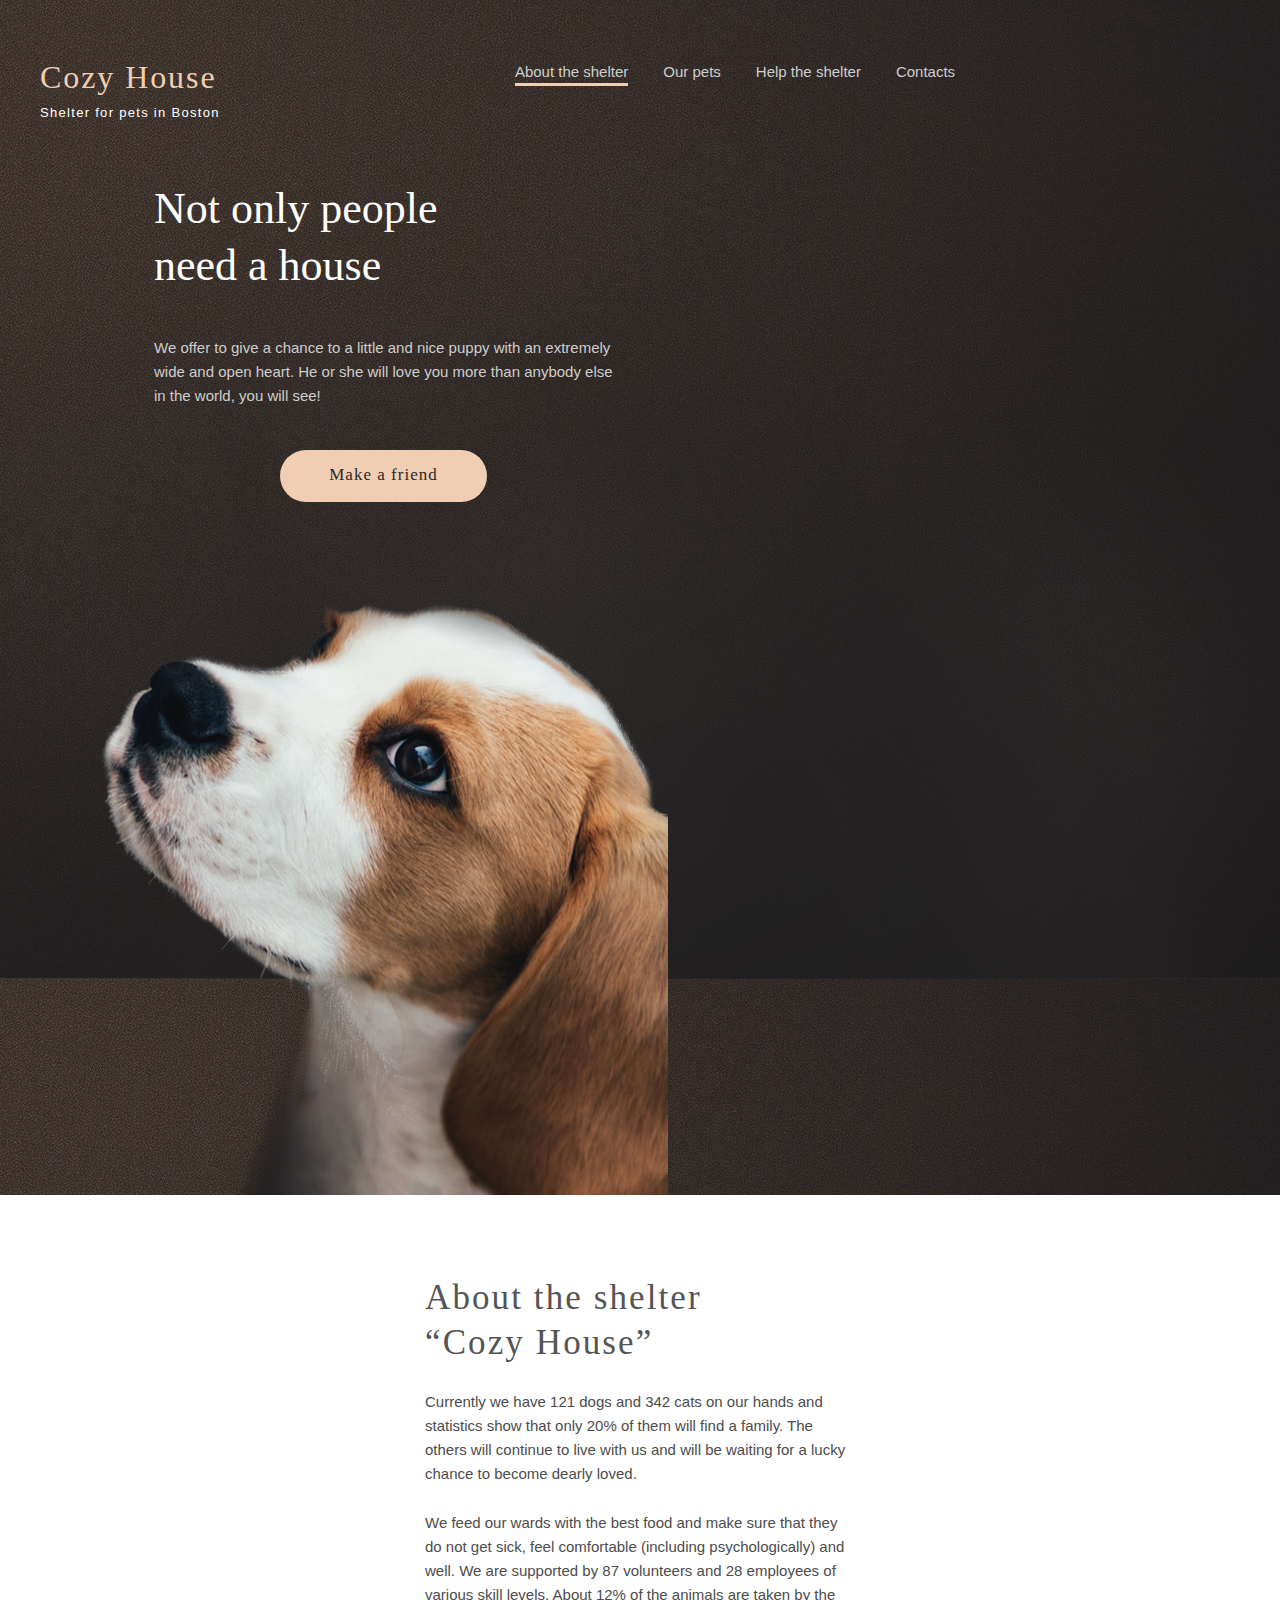
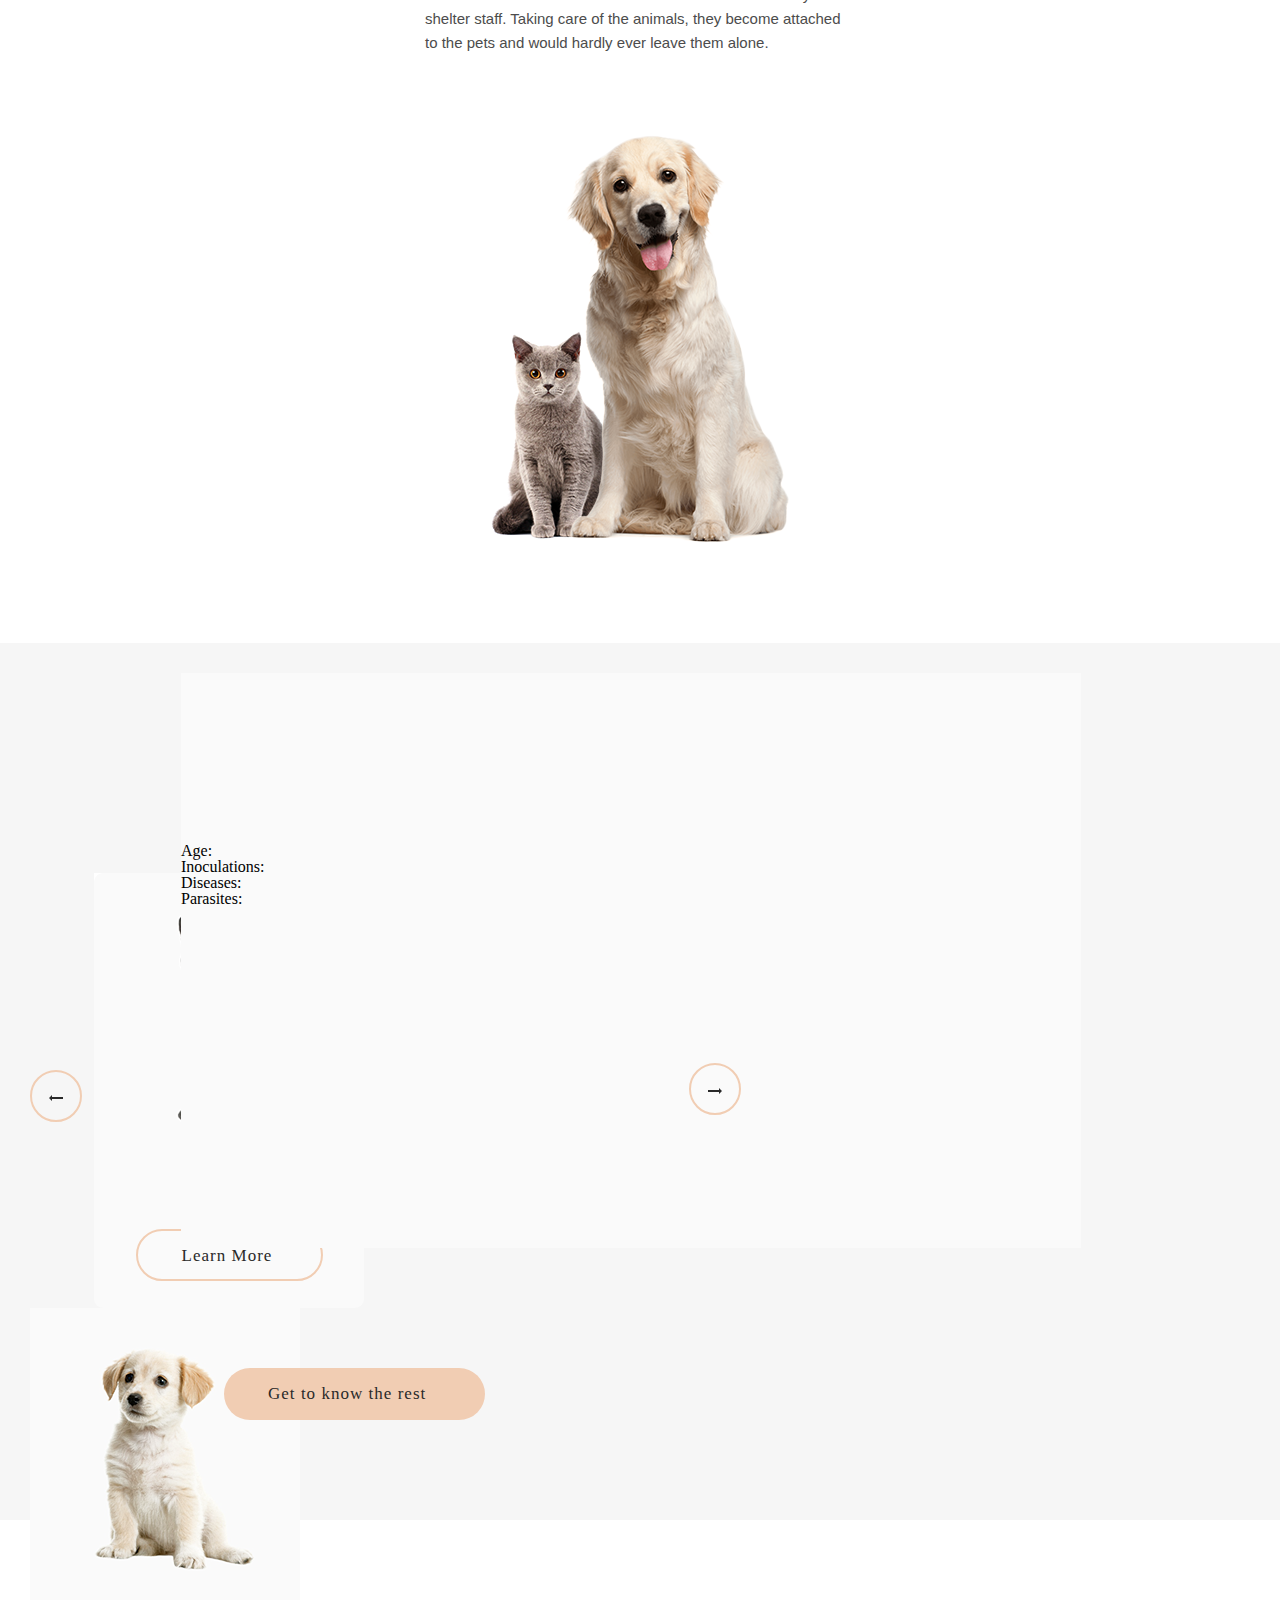
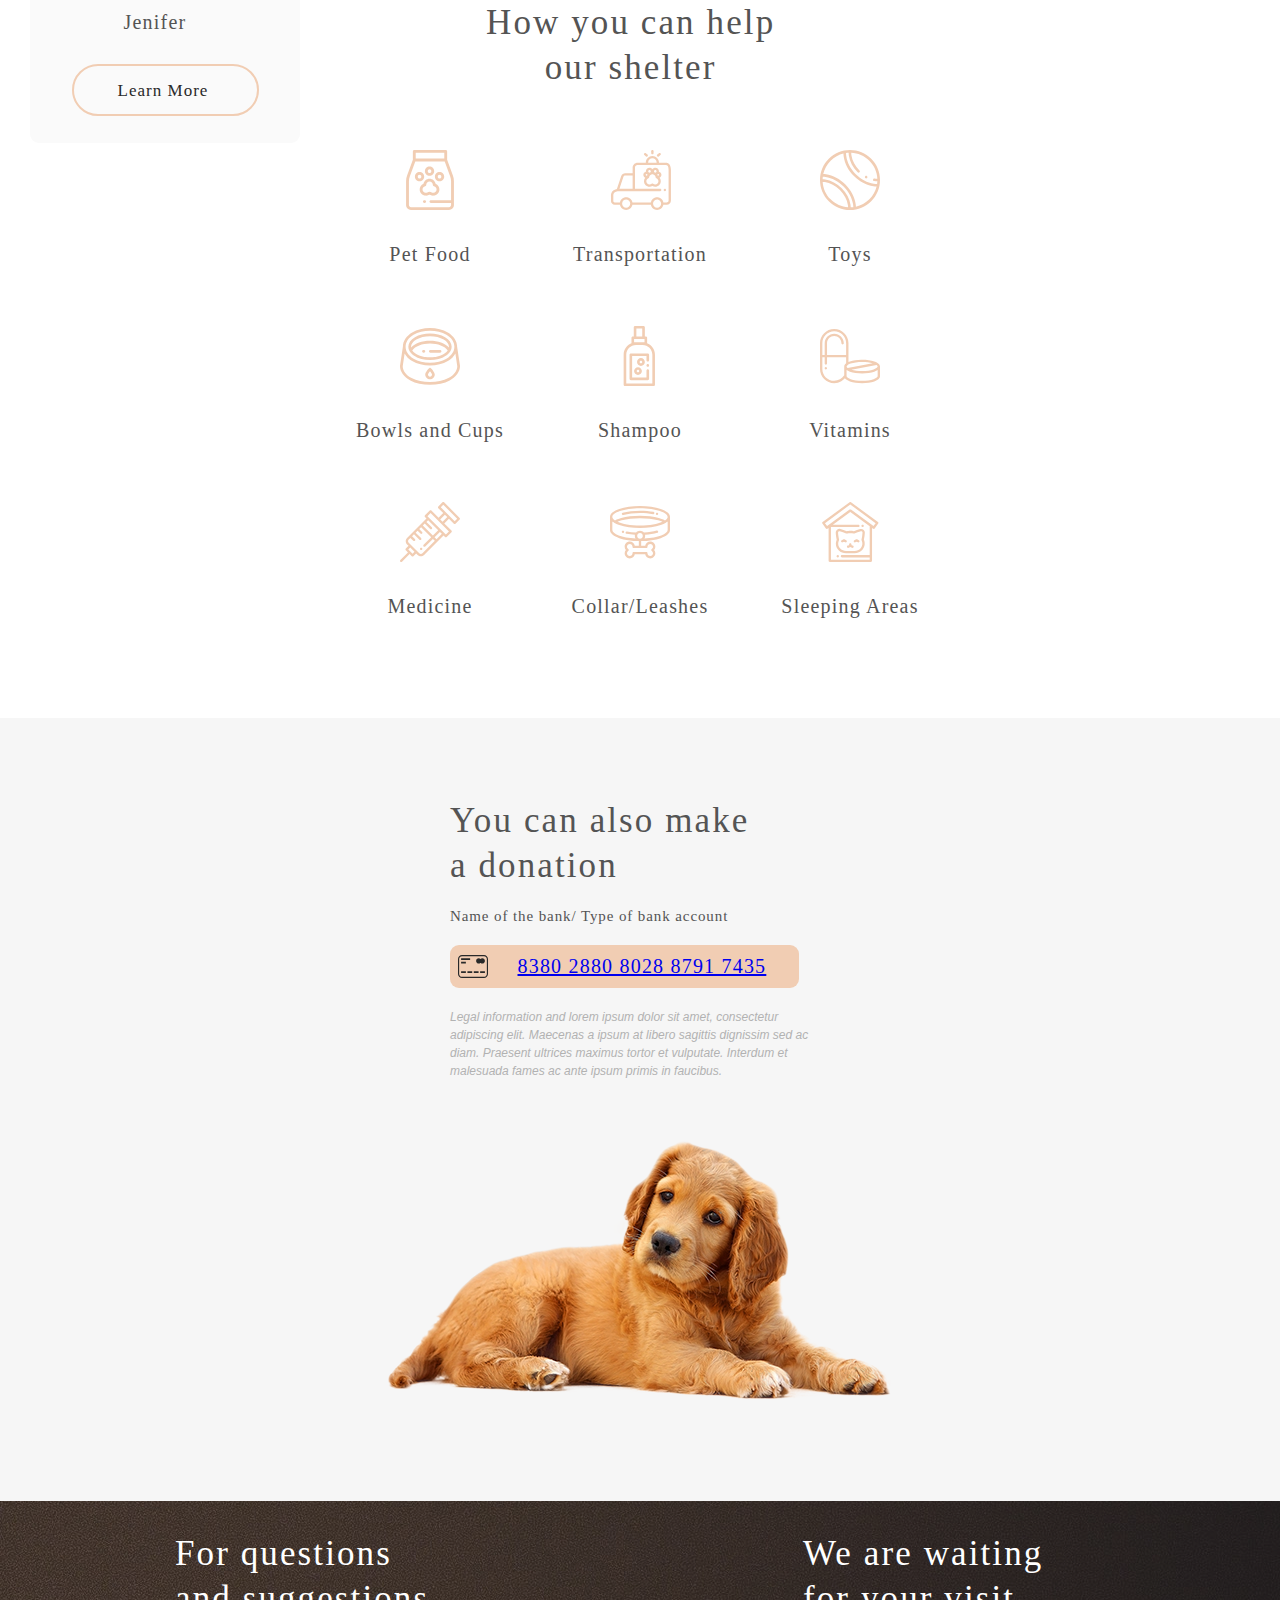
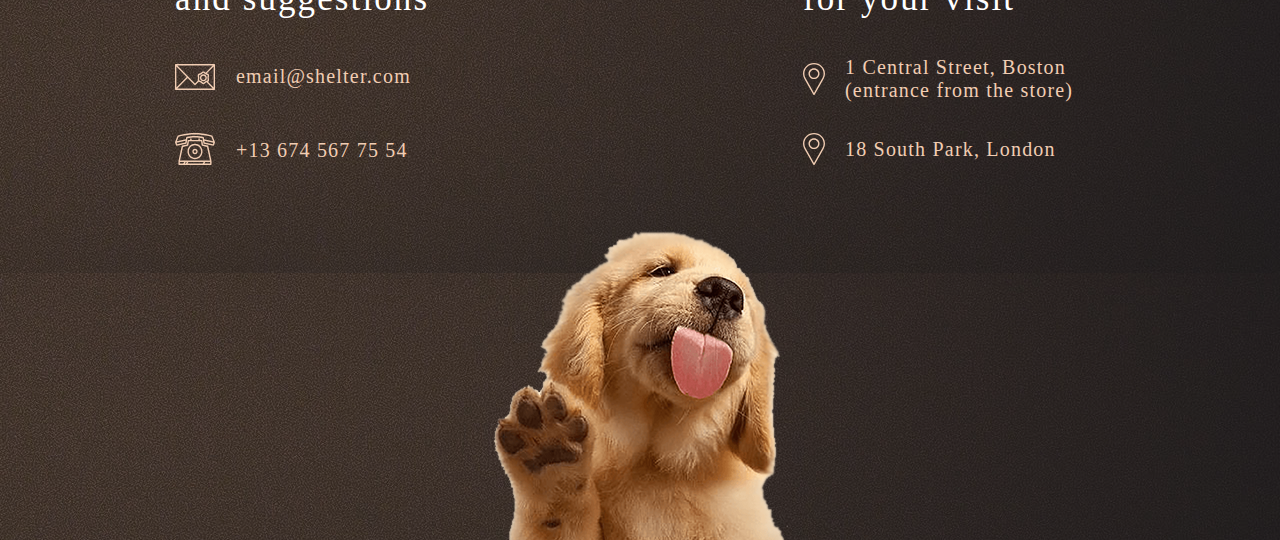
==== commit 697ac993: "feat: adding burger menu" ====
--- a/Pages/Main/index.html
+++ b/Pages/Main/index.html
@@ -12,7 +12,7 @@
     <main>
       <div class="main">
         <header>
-          <a href="../Main/index.html">
+          <a href="../Main/index.html" class="logo-wrapper">
             <div class="logo">
               <h1>Cozy House</h1>
               <h4>Shelter for pets in Boston</h4>
@@ -26,6 +26,17 @@
               <li><a href="#contact"><span class="about-nav-second">Contacts</span></a></li>
             </ul>
           </nav>
+
+          <div>
+            <img src="../../Assets/svg/burger-main.svg" alt="burger menu" class="burger-menu">
+            <div class="burger-screen">
+              <h4>About the shelter</h4>
+              <h4>Our pets</h4>
+              <h4>Help the shelter</h4>
+              <h4>Contacts</h4>
+            </div>
+          </div>
+
         </header>
 
         <section class="start-screen">
@@ -95,27 +106,45 @@
               <div class="pets-slider-left">
                 <img src="../../Assets/svg/left-arrow.svg" alt="left-arrow" />
               </div>
-              <div class="pets-cards1">
-                <img src="../../Assets/pets-katrine.png" alt="pets-katrine" class="pets-card-img" />
-                <p class="pets-name">Katrine</p>
-                <div class="pets-button">
-                  <p>Learn More</p>
-                </div>
-              </div>
-              <div class="pets-cards2">
-                <img src="../../Assets/pets-jenifer.png" alt="pets-jenifer" class="pets-card-img" />
-                <p class="pets-name">Jenifer</p>
-                <div class="pets-button">
-                  <p>Learn More</p>
-                </div>
-              </div>
-              <div class="pets-cards3">
-                <img src="../../Assets/pets-woody.png" alt="pets-woody" class="pets-card-img" />
-                <p class="pets-name">Woody</p>
-                <div class="pets-button">
-                  <p>Learn More</p>
-                </div>
-              </div>
+              <div class="pet-cards">
+                <div class="pets-cards1">
+                  <img src="../../Assets/pets-katrine.png" alt="pets-katrine" class="pets-card-img" />
+                  <p class="pets-name">Katrine</p>
+                  <div class="pets-button">
+                    <p>Learn More</p>
+                  </div>
+                </div>
+                <div class="pets-cards2">
+                  <img src="../../Assets/pets-jenifer.png" alt="pets-jenifer" class="pets-card-img" />
+                  <p class="pets-name">Jenifer</p>
+                  <div class="pets-button">
+                    <p>Learn More</p>
+                  </div>
+                </div>
+                <div class="pets-cards3">
+                  <img src="../../Assets/pets-woody.png" alt="pets-woody" class="pets-card-img" />
+                  <p class="pets-name">Woody</p>
+                  <div class="pets-button">
+                    <p>Learn More</p>
+                  </div>
+                </div>
+
+                <div class="pet-card-cover">
+                  <img src="" alt="" class="pet-card-cover-img">
+                  <div class="pet-card-cover-context">
+                    <h2></h2>
+                    <h3></h3>
+                    <p></p>
+                    <ul class="pet-card-cover-list">
+                      <li>Age: </li>
+                      <li>Inoculations: </li>
+                      <li>Diseases: </li>
+                      <li>Parasites: </li>
+                    </ul>
+                  </div>
+                </div>
+              </div>
+              
               <div class="pets-slider-right">
                 <img src="../../Assets/svg/right-arrow.svg" alt="right-arrow" />
               </div>
@@ -270,5 +299,6 @@
           </footer>
       </div>
     </main>
+    <script src="./scrip.js"></script>
   </body>
 </html>
--- a/Pages/Main/index.css
+++ b/Pages/Main/index.css
@@ -277,7 +277,7 @@
 }
 
 .pets-content {
-  position: absolute;
+  position: relative;
   width: 1200px;
   height: 697px;
   left: calc(50% - 1200px / 2);
@@ -817,6 +817,93 @@
   text-decoration: none;
 }
 
+.burger-menu {
+  display: none;
+  position: relative;
+  z-index: 1;
+}
+
+.burger-screen {
+  display: none;
+  background-color: #292929;
+  height: 100vh;
+  width: 100%;
+  position: absolute;
+  left: 0;
+  top: 0;
+  flex-direction: column;
+  justify-content: center;
+  transition: 1s;
+}
+.burger-screen h4 {
+  width: 243px;
+  height: 51px;
+  font-family: "Arial";
+  font-style: normal;
+  font-weight: 400;
+  font-size: 32px;
+  line-height: 160%;
+  color: #fafafa;
+  margin: 0 auto;
+  margin-bottom: 40px;
+}
+
+.burger-screen h4:hover {
+  cursor: pointer;
+  border-bottom: 3px solid #f1cdb3;
+}
+
+.logo-wrapper {
+  position: relative;
+  z-index: 1;
+}
+
+.pet-card-cover {
+  position: absolute;
+  width: 900px;
+  left: 181px;
+  top: 30px;
+  bottom: 172px;
+  background-color: #fafafa;
+  display: flex;
+}
+
+.pet-card-cover-context h2 {
+  font-family: "Georgia";
+  width: 145px;
+  height: 45px;
+  font-style: normal;
+  font-weight: 400;
+  font-size: 35px;
+  line-height: 130%;
+  color: #000000;
+  letter-spacing: 0.06em;
+}
+
+.pet-card-cover-context h3 {
+  width: 155px;
+  height: 23px;
+  font-family: "Georgia";
+  font-style: normal;
+  font-weight: 400;
+  font-size: 20px;
+  line-height: 115%;
+  letter-spacing: 0.06em;
+  color: #000000;
+}
+
+.pet-card-cover-context p {
+  width: 350px;
+  height: 102px;
+  font-family: "Georgia";
+  font-style: normal;
+  font-weight: 400;
+  font-size: 15px;
+  line-height: 110%;
+  letter-spacing: 0.06em;
+  color: #000000;
+}
+
 @media screen and (max-width: 1280px) {
   header {
     width: 100%;
@@ -1111,7 +1198,12 @@
   }
 }
 
-@media screen and (max-width: 768px) {
+@media screen and (max-width: 767px) {
+  .burger-menu {
+    display: block;
+    margin-right: 53px;
+  }
+
   .nav-menu {
     display: none;
   }
@@ -1313,4 +1405,117 @@
     margin: auto;
     margin-bottom: 20px;
   }
-}
+
+  .donation-text {
+    width: 100%;
+    height: auto;
+  }
+
+  .donation-text-header {
+    width: 300px;
+    height: 24px;
+    font-family: "Georgia";
+    font-style: normal;
+    font-weight: 400;
+    font-size: 15px;
+    line-height: 160%;
+    color: #545454;
+    margin: auto;
+    margin-bottom: 20px;
+  }
+
+  .credit-card {
+    width: 281px;
+    margin: auto;
+    margin-bottom: 20px;
+  }
+
+  .credit-card-number a {
+    width: 206px;
+    height: 17px;
+    font-family: "Georgia";
+    font-style: normal;
+    font-weight: 400;
+    font-size: 15px;
+    line-height: 110%;
+    letter-spacing: 0.06em;
+    color: #545454;
+    margin-left: 15px;
+  }
+
+  .credit-card img {
+    margin-left: 15px;
+  }
+
+  .donation-text-main {
+    width: 280px;
+    height: 90px;
+    font-family: "Arial";
+    font-style: italic;
+    font-weight: 400;
+    font-size: 12px;
+    line-height: 18px;
+    color: #b2b2b2;
+    margin: auto;
+  }
+
+  .donation-dog {
+    width: 260px;
+    height: 135.2px;
+    background-size: cover;
+    margin: auto;
+  }
+
+  .footer-mobile {
+    flex-direction: column;
+  }
+  .footer-cotacts .heading {
+    width: 278px;
+    height: 64px;
+    font-family: "Georgia";
+    font-style: normal;
+    font-weight: 400;
+    font-size: 25px;
+    line-height: 130%;
+    letter-spacing: 0.06em;
+    color: #ffffff;
+    margin: auto;
+  }
+
+  .footer-cotacts {
+    width: 100%;
+  }
+
+  .footer-contacts-mail {
+    margin-left: 34px;
+  }
+
+  .footer-contacts-phone {
+    margin-left: 40px;
+  }
+
+  .footer-locations .heading {
+    width: 270px;
+    height: 64px;
+    font-family: "Georgia";
+    font-style: normal;
+    font-weight: 400;
+    font-size: 25px;
+    line-height: 130%;
+    letter-spacing: 0.06em;
+    color: #ffffff;
+    margin-left: 25px;
+  }
+
+  .footer-locations-pin {
+    margin-left: 10px;
+  }
+
+  .footer-locations-pin {
+    margin-left: 10px;
+  }
+
+  .footer-mobile {
+    margin-bottom: 40px;
+  }
+}
